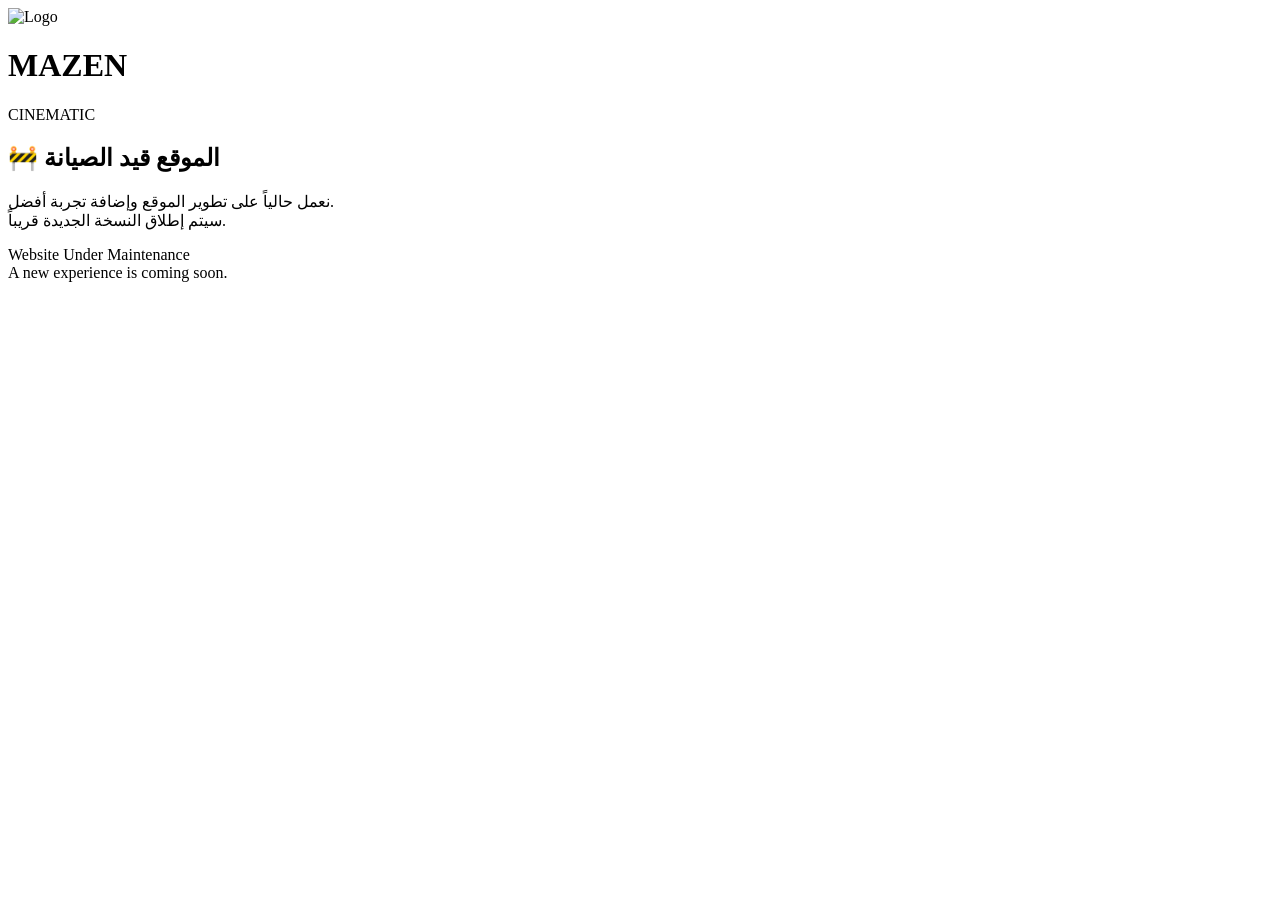
==== index.html @ f81b692c "صيانه" ====
<!DOCTYPE html>
<html lang="en">
<head>
    <meta charset="UTF-8">
    <meta name="viewport" content="width=device-width, initial-scale=1.0">
    <title>Document</title>
</head>
<body>
    <body>

<div class="maintenance">

    <img src="assets/images/icon.png" alt="Logo" class="logo">

    <h1>MAZEN</h1>

    <p class="title">CINEMATIC</p>

    <h2>🚧 الموقع قيد الصيانة</h2>

    <p class="text">
        نعمل حالياً على تطوير الموقع وإضافة تجربة أفضل.<br>
        سيتم إطلاق النسخة الجديدة قريباً.
    </p>

    <p class="text-en">
        Website Under Maintenance<br>
        A new experience is coming soon.
    </p>

</div>

</body>
</body>
</html>
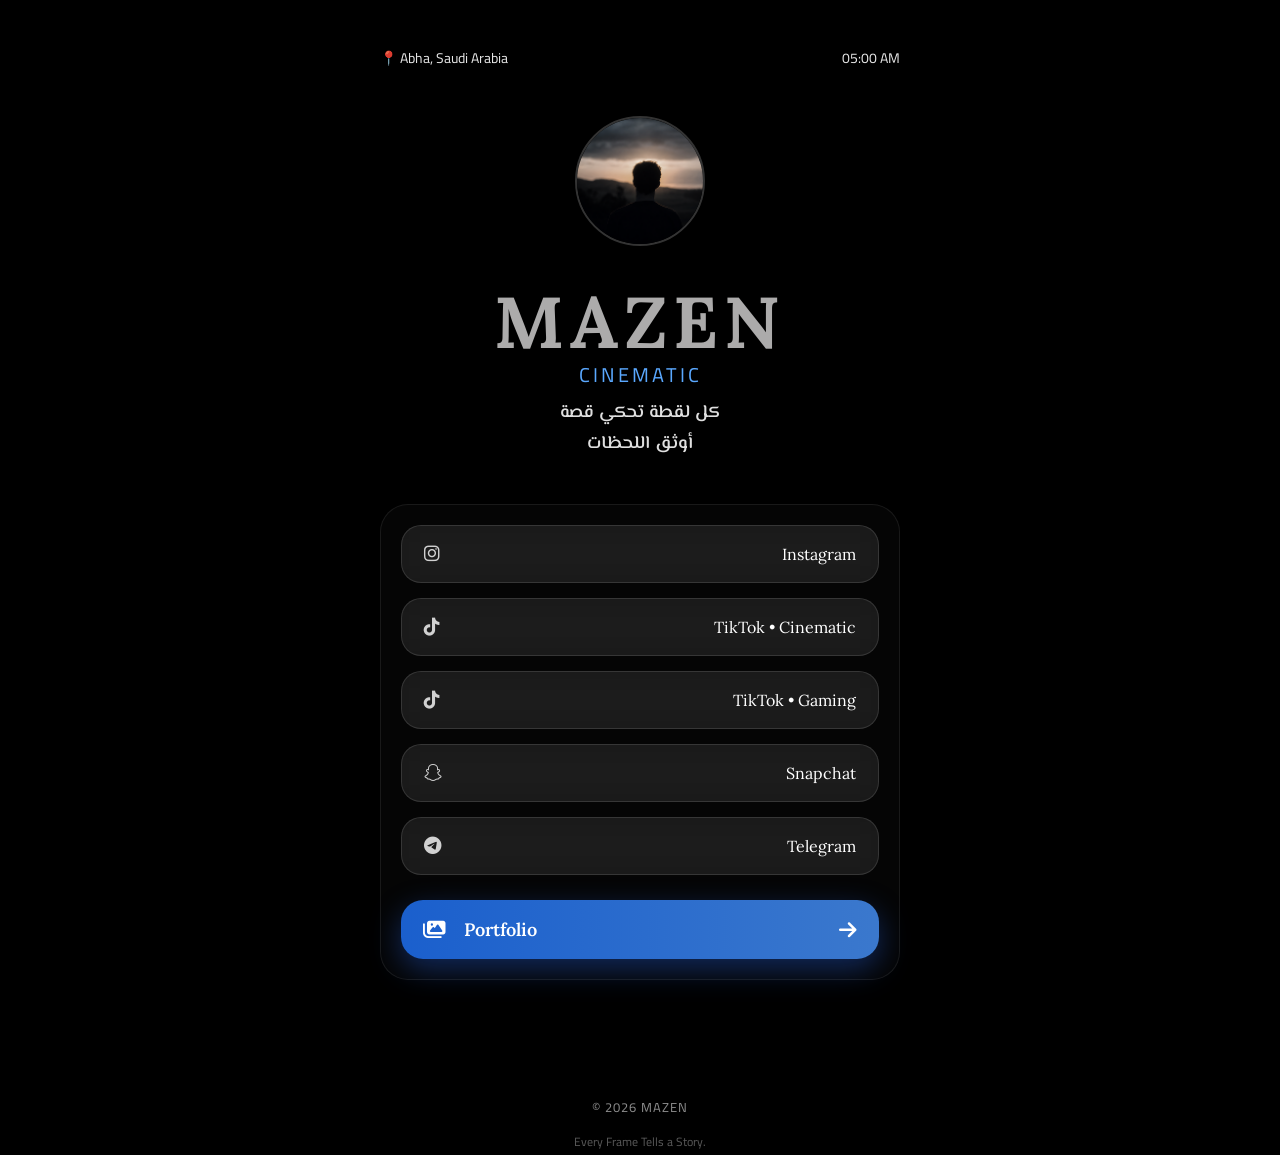
==== commit be9e859a: "تحديث الصفحة" ====
--- a/index.html
+++ b/index.html
@@ -1,35 +1,125 @@
 <!DOCTYPE html>
 <html lang="en">
+
 <head>
+
     <meta charset="UTF-8">
+
     <meta name="viewport" content="width=device-width, initial-scale=1.0">
-    <title>Document</title>
+   <link rel="stylesheet" href="https://cdnjs.cloudflare.com/ajax/libs/font-awesome/6.7.2/css/all.min.css">
+   <link href="https://fonts.googleapis.com/css2?family=Cairo:wght@400;600;700&display=swap" rel="stylesheet">
+   <link href="https://fonts.googleapis.com/css2?family=Tajawal:wght@400;500;700&display=swap" rel="stylesheet">
+   <link rel="preconnect" href="https://fonts.googleapis.com">
+<link rel="preconnect" href="https://fonts.gstatic.com" crossorigin>
+<link href="https://fonts.googleapis.com/css2?family=Lora:ital,wght@0,400..700;1,400..700&family=Rubik+Spray+Paint&family=Sekuya&display=swap" rel="stylesheet">
+<link rel="preconnect" href="https://fonts.googleapis.com">
+<link rel="preconnect" href="https://fonts.gstatic.com" crossorigin>
+<link href="https://fonts.googleapis.com/css2?family=El+Messiri:wght@400..700&display=swap" rel="stylesheet">
+
+    <title>Mazen</title>
+
+    <link rel="stylesheet" href="style.css">
+  
 </head>
+
 <body>
-    <body>
+   <div id="splash">
 
-<div class="maintenance">
+    <h1>كل لقطة  <br> تحكي قصة</h1>
 
-    <img src="assets/images/icon.png" alt="Logo" class="logo">
+</div>
+    <!-- فيديو الخلفية -->
 
-    <h1>MAZEN</h1>
+    <video id="background-video" autoplay muted loop playsinline>
+        <source src="assets/video/background.mp4" type="video/mp4">
+    </video>
 
-    <p class="title">CINEMATIC</p>
+    <!-- طبقة التعتيم -->
 
-    <h2>🚧 الموقع قيد الصيانة</h2>
+    <div class="overlay"></div>
 
-    <p class="text">
-        نعمل حالياً على تطوير الموقع وإضافة تجربة أفضل.<br>
-        سيتم إطلاق النسخة الجديدة قريباً.
+    <!-- محتوى الموقع -->
+
+    <div class="container" id="content">
+
+    <div class="top-bar">
+
+        <div class="location">
+            📍 Abha, Saudi Arabia
+        </div>
+
+        <div class="time" id="time">
+            00:00
+        </div>
+
+    </div>
+
+    <!-- صورة البروفايل -->
+
+    <div class="profile">
+
+        <img src="assets/images/profile.png" alt="Profile">
+
+    </div>
+    <div class="hero">
+
+    <h1 class="name">
+        MAZEN
+    </h1>
+
+    <p class="job-title">
+        CINEMATIC
     </p>
 
-    <p class="text-en">
-        Website Under Maintenance<br>
-        A new experience is coming soon.
+    <p class="description">
+        كل لقطة تحكي قصة<br>
+        أوثق اللحظات 
     </p>
 
+
+   <div class="links-card">
+    <a href="https://www.instagram.com/t.11il?igsh=NjBxbmhhcmdrbng3&utm_source=qr" class="social-btn">
+    <i class="fab fa-instagram"></i>
+    Instagram
+</a>
+
+<a href="https://www.tiktok.com/@t.02il?_r=1&_t=ZS-98aAoPzMKPs" class="social-btn">
+    <i class="fab fa-tiktok"></i>
+    TikTok • Cinematic
+</a>
+
+<a href="https://www.tiktok.com/@zero_j65?_r=1&_t=ZS-98aArBAtcRh" class="social-btn">
+    <i class="fab fa-tiktok"></i>
+    TikTok • Gaming
+</a>
+
+<a href="https://snapchat.com/t/84i74TbP" class="social-btn">
+    <i class="fab fa-snapchat"></i>
+    Snapchat
+</a>
+
+<a href="https://t.me/mazendaa" class="social-btn">
+    <i class="fab fa-telegram"></i>
+    Telegram
+</a>
+<a href="portfolio.html" class="portfolio-btn">
+    <i class="fa-solid fa-images"></i>
+    <span>Portfolio</span>
+    <i class="fa-solid fa-arrow-right"></i>
+</a>
+
 </div>
+</div>
+</div>
+<footer class="footer">
+
+    <p>© 2026 MAZEN</p>
+
+    <span>Every Frame Tells a Story.</span>
+
+</footer>
+    <script src="script.js"></script>
 
 </body>
-</body>
+
 </html>
--- a/style.css
+++ b/style.css
@@ -0,0 +1,535 @@
+/* ==========================================
+   إعادة الضبط
+========================================== */
+
+*{
+    margin:0;
+    padding:0;
+    box-sizing:border-box;
+}
+
+html{
+    scroll-behavior:smooth;
+}
+
+body{
+
+    font-family:"Poppins","Cairo",sans-serif;
+
+    background:#000;
+    color:#fff;
+
+    overflow-x:hidden;
+    overflow-y:auto;
+
+}
+
+/* ==========================================
+   فيديو الخلفية
+========================================== */
+
+#background-video{
+
+    position:fixed;
+
+    top:0;
+    left:0;
+
+    width:100%;
+    height:100%;
+
+    object-fit:cover;
+
+    z-index:-2;
+
+}
+
+/* ==========================================
+   طبقة التعتيم
+========================================== */
+
+.overlay{
+
+    position:fixed;
+
+    inset:0;
+
+    background:rgba(0,0,0,.45);
+
+    z-index:-1;
+
+}
+
+/* ==========================================
+   الحاوية الرئيسية
+========================================== */
+
+.container{
+
+    width:min(92%,520px);
+
+    margin:auto;
+
+    min-height:100vh;
+
+    padding:25px 0 60px;
+
+    position:relative;
+
+}
+
+/* ==========================================
+   توافق الجوال
+========================================== */
+
+@media (max-width:768px){
+
+.container{
+
+    width:92%;
+
+    padding-top:20px;
+
+    padding-bottom:70px;
+
+}
+
+}
+
+/* ==========================================
+   الشريط العلوي
+========================================== */
+
+.top-bar{
+
+    display:flex;
+
+    justify-content:space-between;
+
+    align-items:center;
+
+    margin-top:20px;
+
+    color:#fff;
+
+    font-size:14px;
+
+}
+
+.location{
+
+    opacity:.9;
+
+}
+
+.time{
+
+    opacity:.9;
+
+}
+
+/* ==========================================
+   صورة البروفايل
+========================================== */
+
+.profile{
+
+    display:flex;
+
+    justify-content:center;
+
+    margin-top:45px;
+
+}
+
+.profile img{
+
+    width:130px;
+
+    height:130px;
+
+    border-radius:50%;
+
+    object-fit:cover;
+
+    border:2px solid rgba(255,255,255,.20);
+
+}
+
+/* ==========================================
+   الاسم والوصف
+========================================== */
+
+.hero{
+
+    text-align:center;
+
+    margin-top:30px;
+
+}
+
+.name{
+    font-family:'Lora',sans-serif;
+    font-size:clamp(48px,8vw,72px);
+
+    font-weight:700;
+
+    letter-spacing:6px;
+
+    color:#acabab;
+
+    margin-bottom:-12px;
+
+}
+
+.job-title{
+
+    color:#5aa8ff;
+
+    font-size:20px;
+
+    letter-spacing:3px;
+
+    margin-bottom: 5px;
+
+    text-transform:uppercase;
+
+}
+
+.description{
+
+    font-family:'El Messiri',sans-serif; 
+
+    font-size:18px;
+ 
+    line-height:1.7;
+
+    font-weight:600;
+
+    color:#dfdfdf;
+
+}
+
+/* ==========================================
+   بطاقة الروابط
+========================================== */
+
+
+
+    /* ==========================================
+   بطاقة الروابط
+========================================== */
+
+.links-card{
+   font-family:'Lora',sans-serif;
+    width:100%;
+
+    max-width:600px;
+
+    margin:45px auto 0;
+
+    padding:20px;
+
+    border-radius:28px;
+
+    background:rgba(255,255,255,.02);
+
+    border:1px solid rgba(255,255,255,.08);
+
+    backdrop-filter:blur(10px);
+
+    -webkit-backdrop-filter:blur(25px);
+
+    box-shadow:0 10px 35px rgba(0,0,0,.25);
+
+}
+
+
+
+/* ==========================================
+   أزرار التواصل
+========================================== */
+
+.social-btn{
+
+    display:flex;
+
+    align-items:center;
+
+    justify-content:space-between;
+
+    gap:18px;
+
+    width:100%;
+
+    text-decoration:none;
+
+    color:#fff;
+
+    padding:18px 22px;
+
+    margin-bottom:15px;
+
+    border-radius:20px;
+
+    background:rgba(255,255,255,.08);
+
+    border:1px solid rgba(255,255,255,.12);
+
+    backdrop-filter:blur(15px);
+
+    -webkit-backdrop-filter:blur(15px);
+
+    transition:.30s;
+
+}
+
+.social-btn span{
+
+    flex:1;
+
+    text-align:left;
+
+    font-size:18px;
+
+    font-weight:500;
+
+}
+
+.social-btn i:first-child{
+
+    font-size:24px;
+
+}
+
+.social-btn i:last-child{
+
+    font-size:18px;
+
+    opacity:.8;
+
+}
+
+.social-btn:hover{
+
+    transform:translateY(-3px);
+
+    background:rgba(255,255,255,.14);
+
+    border-color:rgba(255,255,255,.25);
+
+}
+
+/* ==========================================
+   زر Portfolio
+========================================== */
+
+.portfolio-btn{
+
+    display:flex;
+
+    align-items:center;
+
+    justify-content:space-between;
+
+    gap:18px;
+
+    width:100%;
+
+    margin-top:25px;
+
+    padding:18px 22px;
+
+    text-decoration:none;
+
+    color:#ffffff;
+
+    border-radius:22px;
+
+    background:linear-gradient(
+        90deg,
+        rgba(32,118,255,.80),
+        rgba(72,149,255,.80)
+    );
+
+    transition:.30s;
+
+    font-weight:600;
+
+    box-shadow:0 10px 30px rgba(40,110,255,.35);
+
+}
+
+.portfolio-btn span{
+
+    flex:1;
+
+    text-align:left;
+
+    font-size:18px;
+
+}
+
+.portfolio-btn i{
+
+    font-size:20px;
+
+}
+
+.portfolio-btn:hover{
+
+    transform:translateY(-4px);
+
+    box-shadow:0 18px 40px rgba(40,110,255,.45);
+
+}
+
+/* ==========================================
+   شاشة البداية
+========================================== */
+
+#splash{
+
+    position:fixed;
+
+    top:0;
+    left:0;
+
+    width:100%;
+    height:100vh;
+
+    background:#000;
+
+    display:flex;
+
+    justify-content:center;
+
+    align-items:center;
+
+    z-index:99999;
+
+    transition:opacity .8s ease;
+
+}
+
+#splash h1{
+
+    color:#ffa228;
+
+    font-size:clamp(28px,5vw,46px);
+
+    font-weight:700;
+
+    text-align:center;
+
+    letter-spacing:2px;
+
+}
+
+#splash.hide{
+
+    opacity:0;
+
+    pointer-events:none;
+
+}
+
+/* ==========================================
+   تأثيرات الأزرار
+========================================== */
+
+.social-btn,
+.portfolio-btn{
+
+    transition:
+    transform .25s ease,
+    background .25s ease,
+    box-shadow .25s ease;
+
+}
+
+.social-btn:hover{
+
+    transform:translateY(-3px);
+
+}
+
+.social-btn:active{
+
+    transform:scale(.97);
+
+}
+
+.portfolio-btn:hover{
+
+    transform:translateY(-3px);
+
+}
+
+.portfolio-btn:active{
+
+    transform:scale(.97);
+
+}
+
+a{
+
+    -webkit-tap-highlight-color:transparent;
+
+}
+
+/* ==========================================
+   Footer
+========================================== */
+
+.footer{
+
+    margin-top:55px;
+
+    text-align:center;
+
+    color:rgba(255,255,255,.55);
+
+}
+
+.footer p{
+
+    font-size:13px;
+
+    letter-spacing:1px;
+
+    margin-bottom:6px;
+
+}
+
+.footer span{
+
+    font-size:12px;
+
+    color:rgba(255,255,255,.35);
+
+}
+
+/* ==========================================
+   ظهور المحتوى
+========================================== */
+
+#content{
+
+    opacity:0;
+
+    transform:translateY(20px);
+
+    transition:
+        opacity .8s ease,
+        transform .8s ease;
+
+}
+
+#content.show{
+
+    opacity:1;
+
+    transform:translateY(0);
+
+}
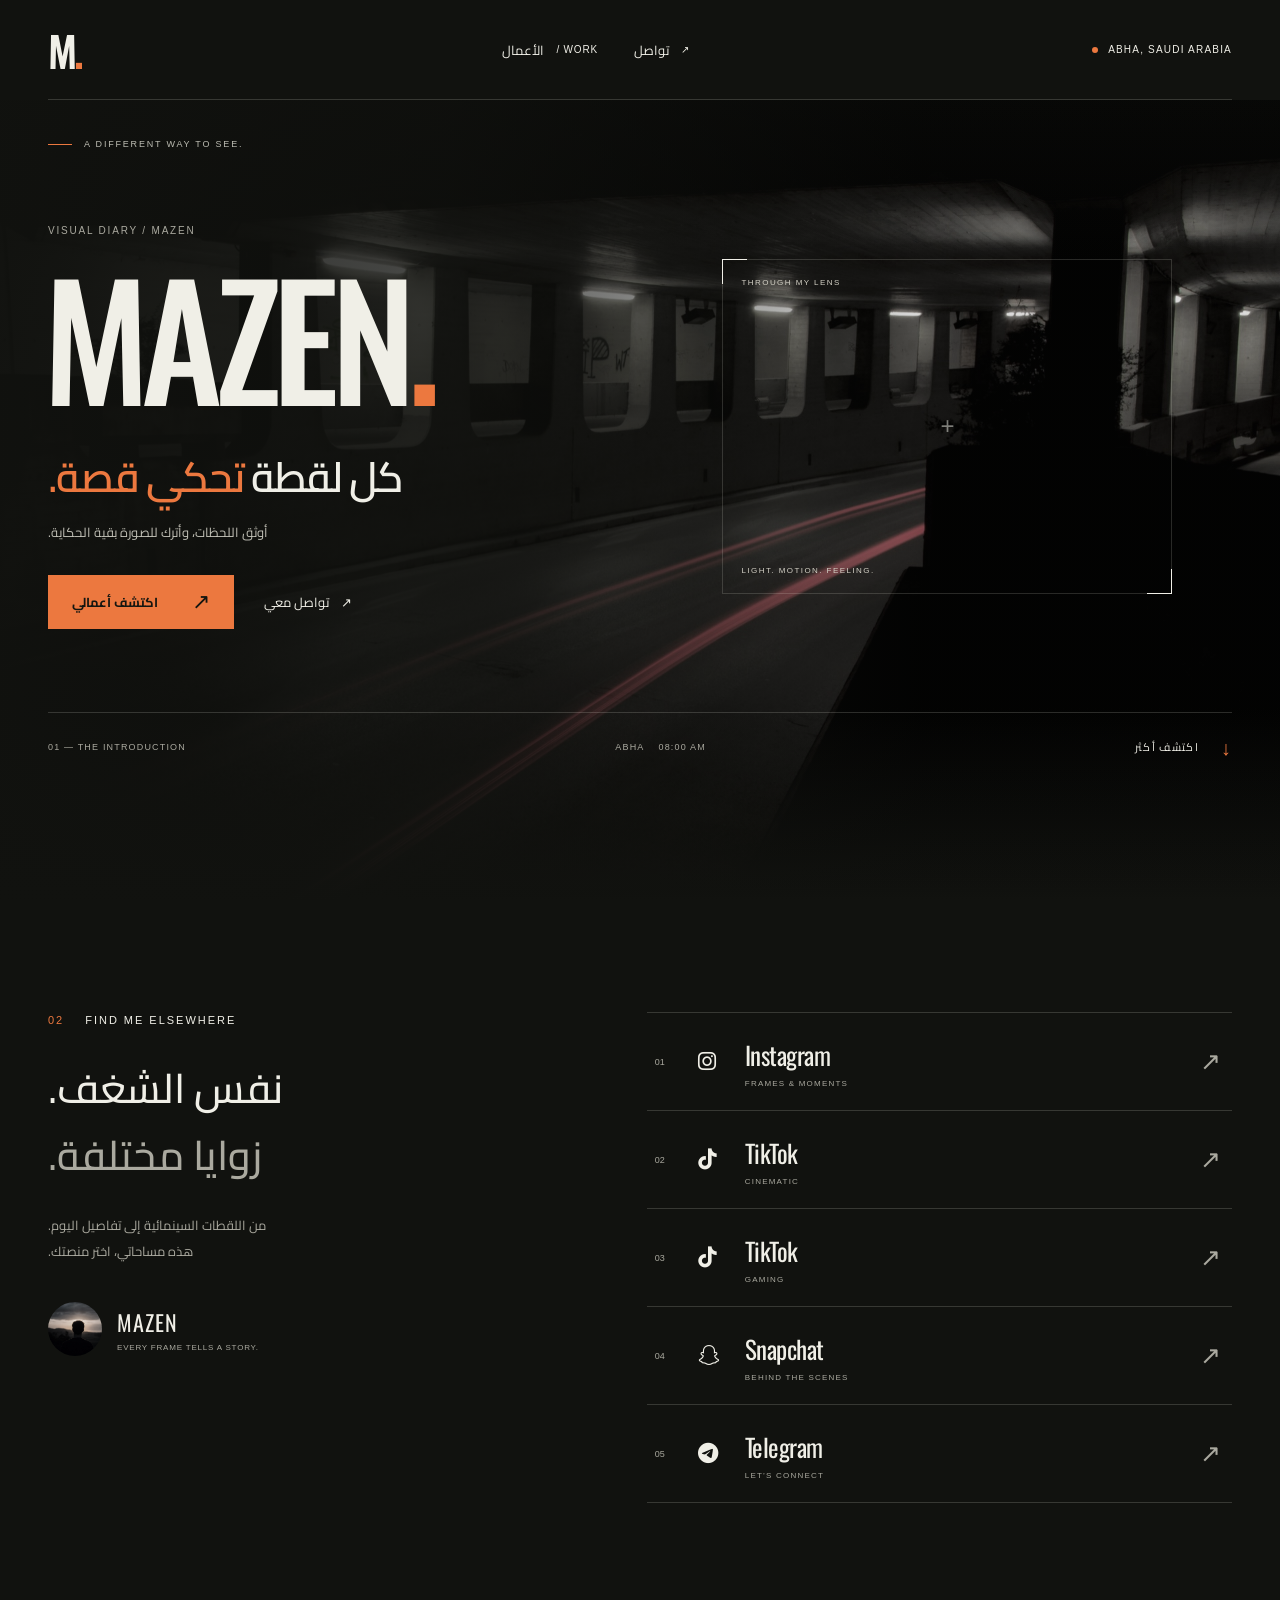
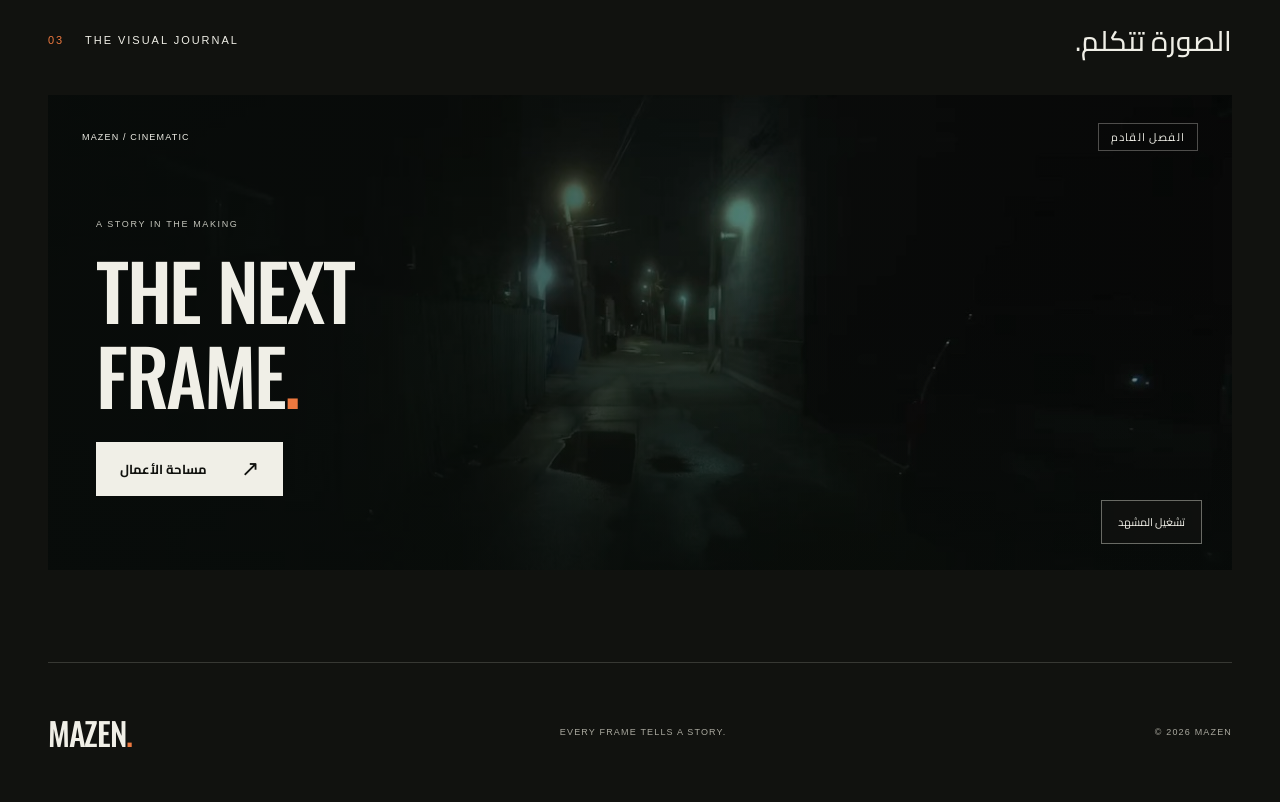
==== commit 86236064: "Redesign cinematic portfolio with responsive layouts and optimized media" ====
--- a/index.html
+++ b/index.html
@@ -1,125 +1,139 @@
 <!DOCTYPE html>
-<html lang="en">
+<html lang="ar">
+<head>
+    <meta charset="UTF-8">
+    <meta name="viewport" content="width=device-width, initial-scale=1.0">
+    <meta name="theme-color" content="#11120f">
+    <meta name="description" content="مازن — كل لقطة تحكي قصة. تصوير سينمائي وتوثيق اللحظات من أبها، السعودية.">
+    <meta property="og:title" content="MAZEN — Every Frame Tells a Story">
+    <meta property="og:description" content="كل لقطة تحكي قصة. أوثق اللحظات.">
+    <meta property="og:type" content="website">
+    <title>MAZEN — Cinematic Stories</title>
+    <link rel="icon" type="image/png" sizes="32x32" href="assets/icons/favicon-32.png">
+    <link rel="preconnect" href="https://fonts.googleapis.com">
+    <link rel="preconnect" href="https://fonts.gstatic.com" crossorigin>
+    <link href="https://fonts.googleapis.com/css2?family=Cairo:wght@400;500;600;700&amp;family=Oswald:wght@400;500;600&amp;display=swap" rel="stylesheet">
+    <link rel="stylesheet" href="https://cdnjs.cloudflare.com/ajax/libs/font-awesome/6.7.2/css/all.min.css">
+    <link rel="stylesheet" href="shared.css">
+    <link rel="stylesheet" href="style.css">
+    <script async src="https://www.googletagmanager.com/gtag/js?id=G-72DHX7QHQP"></script>
+    <script>
+        window.dataLayer = window.dataLayer || [];
+        function gtag(){dataLayer.push(arguments);}
+        gtag('js', new Date());
+        gtag('config', 'G-72DHX7QHQP');
+    </script>
+    <script src="script.js" defer></script>
+</head>
+<body>
+    <a class="skip-link" href="#main" dir="rtl">تخطّ إلى المحتوى</a>
+    <header class="site-header shell">
+        <a class="wordmark" href="index.html" aria-label="MAZEN — الرئيسية" lang="en">M<span class="brand-dot">.</span></a>
+        <nav class="header-nav" aria-label="التنقل الرئيسي">
+            <a href="portfolio.html" >الأعمال <span lang="en">/ WORK</span></a>
+            <a href="#connect">تواصل <span aria-hidden="true">↗</span></a>
+        </nav>
+        <span class="header-location" lang="en"><span class="status-dot" aria-hidden="true"></span> ABHA, SAUDI ARABIA</span>
+    </header>
+    <main id="main">
+        <section class="hero" aria-labelledby="hero-title">
+            <img class="hero-image" src="assets/images/cinematic-city.jpg" alt="" width="1920" height="1275" fetchpriority="high">
+            <div class="hero-shade" aria-hidden="true"></div>
+            <div class="hero-content shell">
+                <div class="hero-eyebrow"><span class="accent-line" aria-hidden="true"></span><span lang="en">A DIFFERENT WAY TO SEE.</span></div>
+                <div class="hero-layout">
+                    <div class="hero-copy">
+                        <p class="eyebrow" lang="en">VISUAL DIARY / MAZEN</p>
+                        <h1 id="hero-title" lang="en">MAZEN<span class="brand-dot">.</span></h1>
+                        <p class="hero-tagline" dir="rtl">كل لقطة <span>تحكي قصة.</span></p>
+                        <p class="hero-description" dir="rtl">أوثق اللحظات، وأترك للصورة بقية الحكاية.</p>
+                        <div class="hero-actions">
+                            <a class="button button-primary" href="portfolio.html"><span>اكتشف أعمالي</span><span aria-hidden="true">↗</span></a>
+                            <a class="text-link" href="#connect">تواصل معي <span aria-hidden="true">↗</span></a>
+                        </div>
+                    </div>
+                    <div class="viewfinder" aria-hidden="true">
+                        <span class="frame-label">THROUGH MY LENS</span>
+                        <span class="frame-cross">+</span>
+                        <span class="frame-caption">LIGHT. MOTION. FEELING.</span>
+                    </div>
+                </div>
+                <div class="hero-bottom">
+                    <span lang="en">01 — THE INTRODUCTION</span>
+                    <span class="hero-time" lang="en">ABHA <time id="time" aria-label="Current time in Abha">—</time></span>
+                    <a href="#connect" class="scroll-link">اكتشف أكثر <span aria-hidden="true">↓</span></a>
+                </div>
+            </div>
+        </section>
 
-<head>
+        <section class="connect-section shell" id="connect" aria-labelledby="connect-title">
+            <div class="section-intro">
+                <p class="eyebrow" lang="en"><span class="section-number">02</span> FIND ME ELSEWHERE</p>
+                <h2 id="connect-title" dir="rtl">نفس الشغف.<br><span class="muted">زوايا مختلفة.</span></h2>
+                <p class="section-description" dir="rtl">من اللقطات السينمائية إلى تفاصيل اليوم.<br>هذه مساحاتي، اختر منصتك.</p>
+                <div class="creator-signature">
+                    <img src="assets/images/profile-small.jpg" alt="صورة الملف الشخصي لمازن أمام الغروب" width="64" height="64" loading="lazy">
+                    <div lang="en"><strong>MAZEN</strong><span>EVERY FRAME TELLS A STORY.</span></div>
+                </div>
+            </div>
+            <nav class="social-links" aria-label="حسابات التواصل الاجتماعي">
+                <a class="social-link" href="https://www.instagram.com/t.11il?igsh=NjBxbmhhcmdrbng3&amp;utm_source=qr" lang="en">
+                    <span class="link-number">01</span>
+                    <i class="fa-brands fa-instagram" aria-hidden="true"></i>
+                    <span class="link-copy"><span class="link-title">Instagram</span><span class="link-caption">FRAMES & MOMENTS</span></span>
+                    <span class="link-arrow" aria-hidden="true">↗</span>
+                </a>
+                <a class="social-link" href="https://www.tiktok.com/@t.02il?_r=1&amp;_t=ZS-98aAoPzMKPs" lang="en">
+                    <span class="link-number">02</span>
+                    <i class="fa-brands fa-tiktok" aria-hidden="true"></i>
+                    <span class="link-copy"><span class="link-title">TikTok</span><span class="link-caption">CINEMATIC</span></span>
+                    <span class="link-arrow" aria-hidden="true">↗</span>
+                </a>
+                <a class="social-link" href="https://www.tiktok.com/@zero_j65?_r=1&amp;_t=ZS-98aArBAtcRh" lang="en">
+                    <span class="link-number">03</span>
+                    <i class="fa-brands fa-tiktok" aria-hidden="true"></i>
+                    <span class="link-copy"><span class="link-title">TikTok</span><span class="link-caption">GAMING</span></span>
+                    <span class="link-arrow" aria-hidden="true">↗</span>
+                </a>
+                <a class="social-link" href="https://snapchat.com/t/84i74TbP" lang="en">
+                    <span class="link-number">04</span>
+                    <i class="fa-brands fa-snapchat" aria-hidden="true"></i>
+                    <span class="link-copy"><span class="link-title">Snapchat</span><span class="link-caption">BEHIND THE SCENES</span></span>
+                    <span class="link-arrow" aria-hidden="true">↗</span>
+                </a>
+                <a class="social-link" href="https://t.me/mazendaa" lang="en">
+                    <span class="link-number">05</span>
+                    <i class="fa-brands fa-telegram" aria-hidden="true"></i>
+                    <span class="link-copy"><span class="link-title">Telegram</span><span class="link-caption">LET’S CONNECT</span></span>
+                    <span class="link-arrow" aria-hidden="true">↗</span>
+                </a>
+            </nav>
+        </section>
 
-    <meta charset="UTF-8">
-
-    <meta name="viewport" content="width=device-width, initial-scale=1.0">
-   <link rel="stylesheet" href="https://cdnjs.cloudflare.com/ajax/libs/font-awesome/6.7.2/css/all.min.css">
-   <link href="https://fonts.googleapis.com/css2?family=Cairo:wght@400;600;700&display=swap" rel="stylesheet">
-   <link href="https://fonts.googleapis.com/css2?family=Tajawal:wght@400;500;700&display=swap" rel="stylesheet">
-   <link rel="preconnect" href="https://fonts.googleapis.com">
-<link rel="preconnect" href="https://fonts.gstatic.com" crossorigin>
-<link href="https://fonts.googleapis.com/css2?family=Lora:ital,wght@0,400..700;1,400..700&family=Rubik+Spray+Paint&family=Sekuya&display=swap" rel="stylesheet">
-<link rel="preconnect" href="https://fonts.googleapis.com">
-<link rel="preconnect" href="https://fonts.gstatic.com" crossorigin>
-<link href="https://fonts.googleapis.com/css2?family=El+Messiri:wght@400..700&display=swap" rel="stylesheet">
-
-    <title>Mazen</title>
-
-    <link rel="stylesheet" href="style.css">
-  
-</head>
-
-<body>
-   <div id="splash">
-
-    <h1>كل لقطة  <br> تحكي قصة</h1>
-
-</div>
-    <!-- فيديو الخلفية -->
-
-    <video id="background-video" autoplay muted loop playsinline>
-        <source src="assets/video/background.mp4" type="video/mp4">
-    </video>
-
-    <!-- طبقة التعتيم -->
-
-    <div class="overlay"></div>
-
-    <!-- محتوى الموقع -->
-
-    <div class="container" id="content">
-
-    <div class="top-bar">
-
-        <div class="location">
-            📍 Abha, Saudi Arabia
-        </div>
-
-        <div class="time" id="time">
-            00:00
-        </div>
-
-    </div>
-
-    <!-- صورة البروفايل -->
-
-    <div class="profile">
-
-        <img src="assets/images/profile.png" alt="Profile">
-
-    </div>
-    <div class="hero">
-
-    <h1 class="name">
-        MAZEN
-    </h1>
-
-    <p class="job-title">
-        CINEMATIC
-    </p>
-
-    <p class="description">
-        كل لقطة تحكي قصة<br>
-        أوثق اللحظات 
-    </p>
-
-
-   <div class="links-card">
-    <a href="https://www.instagram.com/t.11il?igsh=NjBxbmhhcmdrbng3&utm_source=qr" class="social-btn">
-    <i class="fab fa-instagram"></i>
-    Instagram
-</a>
-
-<a href="https://www.tiktok.com/@t.02il?_r=1&_t=ZS-98aAoPzMKPs" class="social-btn">
-    <i class="fab fa-tiktok"></i>
-    TikTok • Cinematic
-</a>
-
-<a href="https://www.tiktok.com/@zero_j65?_r=1&_t=ZS-98aArBAtcRh" class="social-btn">
-    <i class="fab fa-tiktok"></i>
-    TikTok • Gaming
-</a>
-
-<a href="https://snapchat.com/t/84i74TbP" class="social-btn">
-    <i class="fab fa-snapchat"></i>
-    Snapchat
-</a>
-
-<a href="https://t.me/mazendaa" class="social-btn">
-    <i class="fab fa-telegram"></i>
-    Telegram
-</a>
-<a href="portfolio.html" class="portfolio-btn">
-    <i class="fa-solid fa-images"></i>
-    <span>Portfolio</span>
-    <i class="fa-solid fa-arrow-right"></i>
-</a>
-
-</div>
-</div>
-</div>
-<footer class="footer">
-
-    <p>© 2026 MAZEN</p>
-
-    <span>Every Frame Tells a Story.</span>
-
-</footer>
-    <script src="script.js"></script>
-
+        <section class="work-section shell" aria-labelledby="work-title">
+            <div class="section-heading">
+                <p class="eyebrow" lang="en"><span class="section-number">03</span> THE VISUAL JOURNAL</p>
+                <h2 id="work-title" dir="rtl">الصورة تتكلم.</h2>
+            </div>
+            <div class="film-card">
+                <video id="background-video" muted loop playsinline preload="none" poster="assets/images/video-poster.jpg" aria-hidden="true" tabindex="-1">
+                    <source src="assets/video/background-web.mp4" type="video/mp4">
+                </video>
+                <div class="film-shade" aria-hidden="true"></div>
+                <div class="film-top"><span lang="en">MAZEN / CINEMATIC</span><span class="film-status">الفصل القادم</span></div>
+                <div class="film-content">
+                    <p class="eyebrow" lang="en">A STORY IN THE MAKING</p>
+                    <h3 lang="en">THE NEXT<br>FRAME<span class="brand-dot">.</span></h3>
+                    <a class="button button-light" href="portfolio.html"><span>مساحة الأعمال</span><span aria-hidden="true">↗</span></a>
+                </div>
+                <button class="motion-toggle" type="button" hidden aria-label="تشغيل فيديو الخلفية">تشغيل المشهد</button>
+            </div>
+        </section>
+    </main>
+    <footer class="site-footer shell">
+        <a class="footer-name" href="index.html" lang="en">MAZEN<span class="brand-dot">.</span></a>
+        <p lang="en">EVERY FRAME TELLS A STORY.</p>
+        <small lang="en">© 2026 MAZEN</small>
+    </footer>
 </body>
-
-</html>+</html>
--- a/shared.css
+++ b/shared.css
@@ -0,0 +1,69 @@
+:root {
+    color-scheme: dark;
+    --bg: #11120f;
+    --surface: #191b16;
+    --ink: #f0efe7;
+    --muted: #aaa99f;
+    --accent: #ec783f;
+    --line: rgba(240,239,231,.17);
+    --display: 'Oswald', 'Arial Narrow', sans-serif;
+    --body: 'Cairo', Arial, sans-serif;
+}
+*, *::before, *::after { box-sizing: border-box; }
+html { scroll-behavior: smooth; scroll-padding-top: 28px; }
+body { margin: 0; background: var(--bg); color: var(--ink); font-family: var(--body); -webkit-font-smoothing: antialiased; }
+h1, h2, h3, p { margin: 0; }
+a { color: inherit; text-decoration: none; }
+button { font: inherit; }
+img, video { display: block; max-width: 100%; }
+button, a { -webkit-tap-highlight-color: transparent; }
+[hidden] { display: none !important; }
+::selection { background: var(--accent); color: var(--bg); }
+:focus-visible { outline: 2px solid var(--accent); outline-offset: 6px; }
+.shell { width: min(100% - 96px, 1320px); margin-inline: auto; }
+.brand-dot { color: var(--accent); }
+.muted { color: var(--muted); }
+.eyebrow { font-family: Arial, sans-serif; font-size: 11px; font-weight: 500; letter-spacing: .18em; line-height: 1.6; }
+.section-number { color: var(--accent); margin-right: 16px; }
+.site-header { min-height: 100px; display: flex; align-items: center; justify-content: space-between; gap: 32px; border-bottom: 1px solid var(--line); }
+.wordmark { font: 600 42px/1 var(--display); letter-spacing: -3px; min-width: 52px; }
+.header-nav { display: flex; gap: 36px; align-items: center; }
+.header-nav a { min-height: 44px; display: inline-flex; gap: 12px; align-items: center; font-size: 13px; }
+.header-nav a:hover, .header-nav [aria-current], .text-link:hover { color: var(--accent); }
+.header-nav a span { font: 10px Arial, sans-serif; letter-spacing: .08em; }
+.header-location { display: flex; gap: 10px; align-items: center; font: 10px Arial, sans-serif; letter-spacing: .12em; }
+.status-dot { display: inline-block; width: 6px; height: 6px; border-radius: 50%; background: var(--accent); flex: 0 0 auto; }
+.button { display: inline-flex; align-items: center; justify-content: space-between; gap: 34px; min-height: 54px; padding: 12px 24px; font-size: 13px; font-weight: 700; transition: background .2s, transform .2s; }
+.button > span:last-child { font: 22px Arial, sans-serif; }
+.button:hover { transform: translateY(-3px); }
+.button-primary { background: var(--accent); color: #141510; }
+.button-primary:hover { background: #fa9866; }
+.button-light { background: var(--ink); color: var(--bg); }
+.button-light:hover { background: white; }
+.text-link { display: inline-flex; gap: 12px; align-items: center; min-height: 44px; font-size: 13px; }
+.skip-link { position: fixed; left: 16px; top: 12px; padding: 12px 24px; z-index: 100; background: var(--ink); color: var(--bg); transform: translateY(-180%); }
+.skip-link:focus { transform: none; }
+.film-shade { position: absolute; inset: 0; background: linear-gradient(90deg, rgba(8,12,10,.87), rgba(8,12,10,.12)), linear-gradient(0deg, rgba(8,12,10,.7), transparent 60%); pointer-events: none; }
+.motion-toggle { position: absolute; bottom: 26px; right: 30px; z-index: 2; min-height: 44px; padding: 8px 16px; color: var(--ink); background: rgba(17,18,15,.8); border: 1px solid rgba(240,239,231,.4); border-radius: 0; cursor: pointer; font-size: 11px; }
+.motion-toggle:hover { border-color: var(--accent); }
+.site-footer { margin-top: 92px; min-height: 140px; display: flex; justify-content: space-between; align-items: center; gap: 24px; border-top: 1px solid var(--line); }
+.footer-name { font: 500 32px/1 var(--display); letter-spacing: -.04em; }
+.site-footer p, .site-footer small { font: 9px/1.8 Arial, sans-serif; letter-spacing: .13em; color: var(--muted); }
+@media (max-width: 900px) {
+    .shell { width: calc(100% - 48px); }
+    .header-location { display: none; }
+    .site-header { min-height: 80px; }
+}
+@media (max-width: 540px) {
+    .shell { width: calc(100% - 40px); }
+    .header-nav { gap: 24px; }
+    .header-nav a { font-size: 12px; gap: 7px; }
+    .header-nav a span { font-size: 9px; }
+    .site-footer { margin-top: 56px; padding-block: 28px; min-height: 130px; flex-wrap: wrap; gap: 20px; }
+    .site-footer p { order: 3; width: 100%; }
+    .motion-toggle { right: 18px; bottom: 18px; }
+}
+@media (prefers-reduced-motion: reduce) {
+    html { scroll-behavior: auto; }
+    *, *::before, *::after { animation: none !important; transition: none !important; }
+}
--- a/style.css
+++ b/style.css
@@ -1,535 +1,86 @@
-/* ==========================================
-   إعادة الضبط
-========================================== */
-
-*{
-    margin:0;
-    padding:0;
-    box-sizing:border-box;
+/* Introduction — a cinematic still replaces the old full-page video. */
+.hero { position: relative; isolation: isolate; min-height: 680px; min-height: min(820px, calc(100svh - 100px)); overflow: hidden; }
+.hero-image { position: absolute; inset: 0; width: 100%; height: 100%; object-fit: cover; object-position: center 57%; z-index: -3; filter: saturate(.55); }
+.hero-shade { position: absolute; inset: 0; z-index: -2; background: linear-gradient(90deg, rgba(17,18,15,.95) 0%, rgba(17,18,15,.76) 35%, rgba(17,18,15,.15) 72%), linear-gradient(0deg, var(--bg), transparent 24%, transparent 80%, rgba(17,18,15,.35)); }
+.hero-content { padding-top: 38px; }
+.hero-eyebrow { display: flex; align-items: center; gap: 12px; color: #bcbcb2; font: 9px/1.5 Arial, sans-serif; letter-spacing: .2em; }
+.accent-line { width: 24px; height: 1px; background: var(--accent); }
+.hero-layout { display: grid; grid-template-columns: 1.2fr 1fr; align-items: center; min-height: 560px; gap: 30px; padding-block: 45px 56px; }
+.hero-copy { animation: rise-in .8s ease both; }
+.hero-copy > .eyebrow { color: var(--muted); font-size: 10px; }
+.hero h1 { font: 500 clamp(100px, 12.2vw, 178px)/1.12 var(--display); letter-spacing: -.055em; margin: 10px 0 17px -5px; }
+.hero-tagline { text-align: left; font-size: clamp(25px, 3.3vw, 42px); line-height: 1.7; font-weight: 600; letter-spacing: -.035em; }
+.hero-tagline span { color: var(--accent); }
+.hero-description { text-align: left; font-size: 13px; color: #c1c0b6; margin-top: 6px; line-height: 2; }
+.hero-actions { display: flex; align-items: center; gap: 30px; margin-top: 30px; }
+.viewfinder { position: relative; height: 335px; max-width: 450px; margin-left: 15px; border: 1px solid rgba(240,239,231,.16); }
+.viewfinder::before, .viewfinder::after { content: ''; position: absolute; width: 25px; height: 25px; border-color: var(--ink); border-style: solid; }
+.viewfinder::before { top: -1px; left: -1px; border-width: 1px 0 0 1px; }
+.viewfinder::after { bottom: -1px; right: -1px; border-width: 0 1px 1px 0; }
+.frame-label, .frame-caption { position: absolute; left: 18px; font: 8px Arial, sans-serif; letter-spacing: .18em; color: #d4d1c6; }
+.frame-label { top: 18px; }.frame-caption { bottom: 18px; }
+.frame-cross { position: absolute; left: 50%; top: 50%; transform: translate(-50%,-50%); font: 24px Arial, sans-serif; color: rgba(240,239,231,.5); }
+.hero-bottom { border-top: 1px solid var(--line); min-height: 70px; display: flex; align-items: center; justify-content: space-between; gap: 20px; font: 9px Arial, sans-serif; letter-spacing: .13em; color: var(--muted); }
+.hero-time { display: flex; gap: 14px; font-variant-numeric: tabular-nums; }
+.scroll-link { display: inline-flex; align-items: center; gap: 22px; min-height: 44px; font: 11px var(--body); color: var(--ink); }
+.scroll-link span { color: var(--accent); font-size: 20px; }
+/* Social links — every original destination remains unchanged. */
+.connect-section { padding-block: 112px; display: grid; grid-template-columns: 1fr 1.15fr; gap: 90px; }
+.section-intro h2 { text-align: left; font-size: clamp(30px, 3.2vw, 44px); font-weight: 500; line-height: 1.65; margin-top: 25px; }
+.section-description { text-align: left; margin-top: 22px; font-size: 13px; color: var(--muted); line-height: 2; }
+.creator-signature { display: flex; align-items: center; gap: 15px; margin-top: 38px; }
+.creator-signature img { width: 54px; height: 54px; object-fit: cover; border-radius: 50%; filter: saturate(.6); }
+.creator-signature strong { display: block; font: 400 22px var(--display); letter-spacing: .05em; }
+.creator-signature div > span { display: block; color: var(--muted); font: 8px Arial, sans-serif; letter-spacing: .1em; margin-top: 5px; }
+.social-links { border-top: 1px solid var(--line); }
+.social-link { display: grid; grid-template-columns: 24px 28px 1fr 24px; gap: 19px; align-items: center; padding: 22px 8px; min-height: 98px; border-bottom: 1px solid var(--line); transition: background .2s, padding .2s; }
+.social-link:hover { background: rgba(240,239,231,.035); padding-inline: 16px; }
+.link-number { font: 9px Arial, sans-serif; color: var(--muted); }
+.social-link i { font-size: 21px; }
+.link-copy { min-width: 0; }.link-title { display: block; font: 400 25px var(--display); letter-spacing: -.02em; }
+.link-caption { display: block; font: 8px Arial, sans-serif; letter-spacing: .15em; color: var(--muted); margin-top: 6px; }
+.link-arrow { font: 25px Arial, sans-serif; color: var(--muted); transition: color .2s, transform .2s; }
+.social-link:hover .link-arrow { color: var(--accent); transform: translate(2px,-2px); }
+/* An honest preview, without invented portfolio projects. */
+.section-heading { display: flex; justify-content: space-between; align-items: center; gap: 20px; margin-bottom: 28px; }
+.section-heading h2 { font-size: 28px; font-weight: 500; }
+.film-card { min-height: 475px; position: relative; isolation: isolate; overflow: hidden; background: #101512; }
+.film-card video { position: absolute; inset: 0; width: 100%; height: 100%; object-fit: cover; }
+.film-top { position: relative; display: flex; align-items: center; justify-content: space-between; padding: 28px 34px; gap: 18px; font: 9px Arial, sans-serif; letter-spacing: .13em; }
+.film-status { font: 11px var(--body); padding: 3px 12px; border: 1px solid rgba(240,239,231,.3); }
+.film-content { position: relative; padding: 38px 48px 50px; }
+.film-content .eyebrow { color: #c4c5bc; font-size: 9px; }
+.film-content h3 { font: 500 clamp(48px, 6vw, 78px)/1.1 var(--display); letter-spacing: -.03em; margin: 16px 0 26px; }
+@keyframes rise-in { from { opacity: 0; transform: translateY(14px); } to { opacity: 1; transform: none; } }
+@media (min-width: 1600px) { .hero-layout { min-height: 640px; } }
+@media (max-width: 1050px) { .connect-section { gap: 48px; }.viewfinder { height: 280px; }.hero-layout { min-height: 540px; } }
+@media (max-width: 700px) {
+    .hero { min-height: auto; }
+    .hero-content { padding-top: 27px; }
+    .hero-layout { grid-template-columns: 1fr; min-height: 520px; padding-block: 54px 48px; }
+    .hero h1 { font-size: clamp(96px, 22vw, 150px); }
+    .hero-tagline { font-size: 32px; }
+    .hero-image { object-position: 65% center; }
+    .hero-shade { background: linear-gradient(90deg, rgba(17,18,15,.85), rgba(17,18,15,.35)), linear-gradient(0deg, var(--bg), transparent 65%); }
+    .viewfinder { display: none; }
+    .hero-bottom { flex-wrap: wrap; padding-block: 14px; gap: 10px; }
+    .hero-time { font-size: 8px; gap: 8px; }
+    .scroll-link { display: none; }
+    .connect-section { grid-template-columns: 1fr; gap: 40px; padding-block: 64px; }
+    .section-intro h2 { font-size: 35px; margin-top: 20px; }
+    .creator-signature { margin-top: 24px; }
+    .social-link { min-height: 90px; padding-block: 18px; }
+    .section-heading { align-items: flex-start; flex-direction: column; gap: 14px; }
+    .section-heading h2 { font-size: 27px; }
+    .film-card { min-height: 470px; }
+    .film-top { padding: 22px; font-size: 8px; }
+    .film-content { padding: 42px 24px 100px; }
+    .film-content h3 { font-size: 58px; }
 }
-
-html{
-    scroll-behavior:smooth;
+@media (max-width: 380px) {
+    .hero-actions { gap: 18px; }
+    .button { padding-inline: 18px; gap: 20px; }
+    .hero-tagline { font-size: 27px; }
+    .hero-description { font-size: 12px; }
+    .social-link { gap: 12px; grid-template-columns: 20px 25px 1fr 22px; }
 }
-
-body{
-
-    font-family:"Poppins","Cairo",sans-serif;
-
-    background:#000;
-    color:#fff;
-
-    overflow-x:hidden;
-    overflow-y:auto;
-
-}
-
-/* ==========================================
-   فيديو الخلفية
-========================================== */
-
-#background-video{
-
-    position:fixed;
-
-    top:0;
-    left:0;
-
-    width:100%;
-    height:100%;
-
-    object-fit:cover;
-
-    z-index:-2;
-
-}
-
-/* ==========================================
-   طبقة التعتيم
-========================================== */
-
-.overlay{
-
-    position:fixed;
-
-    inset:0;
-
-    background:rgba(0,0,0,.45);
-
-    z-index:-1;
-
-}
-
-/* ==========================================
-   الحاوية الرئيسية
-========================================== */
-
-.container{
-
-    width:min(92%,520px);
-
-    margin:auto;
-
-    min-height:100vh;
-
-    padding:25px 0 60px;
-
-    position:relative;
-
-}
-
-/* ==========================================
-   توافق الجوال
-========================================== */
-
-@media (max-width:768px){
-
-.container{
-
-    width:92%;
-
-    padding-top:20px;
-
-    padding-bottom:70px;
-
-}
-
-}
-
-/* ==========================================
-   الشريط العلوي
-========================================== */
-
-.top-bar{
-
-    display:flex;
-
-    justify-content:space-between;
-
-    align-items:center;
-
-    margin-top:20px;
-
-    color:#fff;
-
-    font-size:14px;
-
-}
-
-.location{
-
-    opacity:.9;
-
-}
-
-.time{
-
-    opacity:.9;
-
-}
-
-/* ==========================================
-   صورة البروفايل
-========================================== */
-
-.profile{
-
-    display:flex;
-
-    justify-content:center;
-
-    margin-top:45px;
-
-}
-
-.profile img{
-
-    width:130px;
-
-    height:130px;
-
-    border-radius:50%;
-
-    object-fit:cover;
-
-    border:2px solid rgba(255,255,255,.20);
-
-}
-
-/* ==========================================
-   الاسم والوصف
-========================================== */
-
-.hero{
-
-    text-align:center;
-
-    margin-top:30px;
-
-}
-
-.name{
-    font-family:'Lora',sans-serif;
-    font-size:clamp(48px,8vw,72px);
-
-    font-weight:700;
-
-    letter-spacing:6px;
-
-    color:#acabab;
-
-    margin-bottom:-12px;
-
-}
-
-.job-title{
-
-    color:#5aa8ff;
-
-    font-size:20px;
-
-    letter-spacing:3px;
-
-    margin-bottom: 5px;
-
-    text-transform:uppercase;
-
-}
-
-.description{
-
-    font-family:'El Messiri',sans-serif; 
-
-    font-size:18px;
- 
-    line-height:1.7;
-
-    font-weight:600;
-
-    color:#dfdfdf;
-
-}
-
-/* ==========================================
-   بطاقة الروابط
-========================================== */
-
-
-
-    /* ==========================================
-   بطاقة الروابط
-========================================== */
-
-.links-card{
-   font-family:'Lora',sans-serif;
-    width:100%;
-
-    max-width:600px;
-
-    margin:45px auto 0;
-
-    padding:20px;
-
-    border-radius:28px;
-
-    background:rgba(255,255,255,.02);
-
-    border:1px solid rgba(255,255,255,.08);
-
-    backdrop-filter:blur(10px);
-
-    -webkit-backdrop-filter:blur(25px);
-
-    box-shadow:0 10px 35px rgba(0,0,0,.25);
-
-}
-
-
-
-/* ==========================================
-   أزرار التواصل
-========================================== */
-
-.social-btn{
-
-    display:flex;
-
-    align-items:center;
-
-    justify-content:space-between;
-
-    gap:18px;
-
-    width:100%;
-
-    text-decoration:none;
-
-    color:#fff;
-
-    padding:18px 22px;
-
-    margin-bottom:15px;
-
-    border-radius:20px;
-
-    background:rgba(255,255,255,.08);
-
-    border:1px solid rgba(255,255,255,.12);
-
-    backdrop-filter:blur(15px);
-
-    -webkit-backdrop-filter:blur(15px);
-
-    transition:.30s;
-
-}
-
-.social-btn span{
-
-    flex:1;
-
-    text-align:left;
-
-    font-size:18px;
-
-    font-weight:500;
-
-}
-
-.social-btn i:first-child{
-
-    font-size:24px;
-
-}
-
-.social-btn i:last-child{
-
-    font-size:18px;
-
-    opacity:.8;
-
-}
-
-.social-btn:hover{
-
-    transform:translateY(-3px);
-
-    background:rgba(255,255,255,.14);
-
-    border-color:rgba(255,255,255,.25);
-
-}
-
-/* ==========================================
-   زر Portfolio
-========================================== */
-
-.portfolio-btn{
-
-    display:flex;
-
-    align-items:center;
-
-    justify-content:space-between;
-
-    gap:18px;
-
-    width:100%;
-
-    margin-top:25px;
-
-    padding:18px 22px;
-
-    text-decoration:none;
-
-    color:#ffffff;
-
-    border-radius:22px;
-
-    background:linear-gradient(
-        90deg,
-        rgba(32,118,255,.80),
-        rgba(72,149,255,.80)
-    );
-
-    transition:.30s;
-
-    font-weight:600;
-
-    box-shadow:0 10px 30px rgba(40,110,255,.35);
-
-}
-
-.portfolio-btn span{
-
-    flex:1;
-
-    text-align:left;
-
-    font-size:18px;
-
-}
-
-.portfolio-btn i{
-
-    font-size:20px;
-
-}
-
-.portfolio-btn:hover{
-
-    transform:translateY(-4px);
-
-    box-shadow:0 18px 40px rgba(40,110,255,.45);
-
-}
-
-/* ==========================================
-   شاشة البداية
-========================================== */
-
-#splash{
-
-    position:fixed;
-
-    top:0;
-    left:0;
-
-    width:100%;
-    height:100vh;
-
-    background:#000;
-
-    display:flex;
-
-    justify-content:center;
-
-    align-items:center;
-
-    z-index:99999;
-
-    transition:opacity .8s ease;
-
-}
-
-#splash h1{
-
-    color:#ffa228;
-
-    font-size:clamp(28px,5vw,46px);
-
-    font-weight:700;
-
-    text-align:center;
-
-    letter-spacing:2px;
-
-}
-
-#splash.hide{
-
-    opacity:0;
-
-    pointer-events:none;
-
-}
-
-/* ==========================================
-   تأثيرات الأزرار
-========================================== */
-
-.social-btn,
-.portfolio-btn{
-
-    transition:
-    transform .25s ease,
-    background .25s ease,
-    box-shadow .25s ease;
-
-}
-
-.social-btn:hover{
-
-    transform:translateY(-3px);
-
-}
-
-.social-btn:active{
-
-    transform:scale(.97);
-
-}
-
-.portfolio-btn:hover{
-
-    transform:translateY(-3px);
-
-}
-
-.portfolio-btn:active{
-
-    transform:scale(.97);
-
-}
-
-a{
-
-    -webkit-tap-highlight-color:transparent;
-
-}
-
-/* ==========================================
-   Footer
-========================================== */
-
-.footer{
-
-    margin-top:55px;
-
-    text-align:center;
-
-    color:rgba(255,255,255,.55);
-
-}
-
-.footer p{
-
-    font-size:13px;
-
-    letter-spacing:1px;
-
-    margin-bottom:6px;
-
-}
-
-.footer span{
-
-    font-size:12px;
-
-    color:rgba(255,255,255,.35);
-
-}
-
-/* ==========================================
-   ظهور المحتوى
-========================================== */
-
-#content{
-
-    opacity:0;
-
-    transform:translateY(20px);
-
-    transition:
-        opacity .8s ease,
-        transform .8s ease;
-
-}
-
-#content.show{
-
-    opacity:1;
-
-    transform:translateY(0);
-
-}
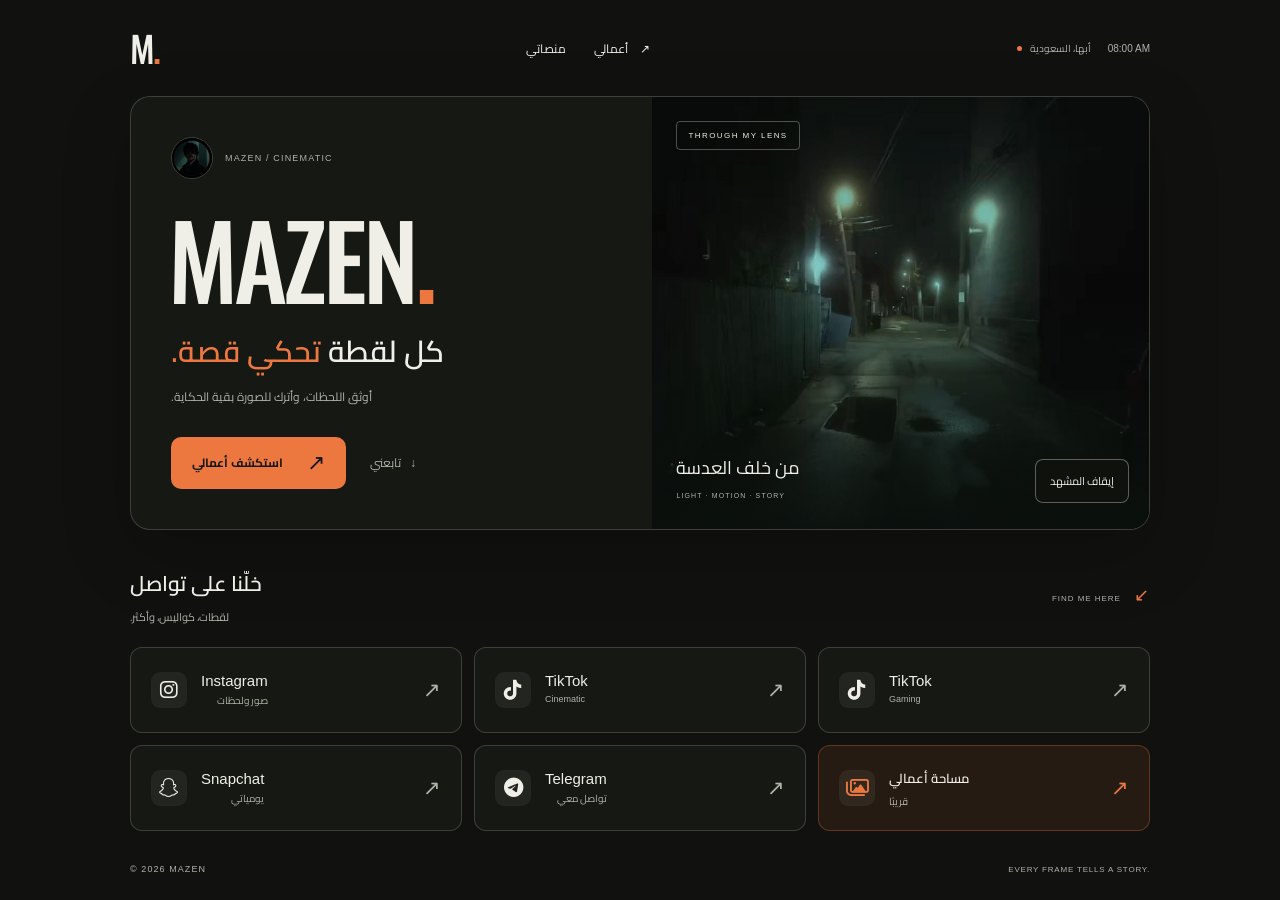
==== commit f6db8168: "Refine cinematic layout and update Mazen portrait" ====
--- a/index.html
+++ b/index.html
@@ -26,114 +26,65 @@
     <script src="script.js" defer></script>
 </head>
 <body>
-    <a class="skip-link" href="#main" dir="rtl">تخطّ إلى المحتوى</a>
-    <header class="site-header shell">
-        <a class="wordmark" href="index.html" aria-label="MAZEN — الرئيسية" lang="en">M<span class="brand-dot">.</span></a>
-        <nav class="header-nav" aria-label="التنقل الرئيسي">
-            <a href="portfolio.html" >الأعمال <span lang="en">/ WORK</span></a>
-            <a href="#connect">تواصل <span aria-hidden="true">↗</span></a>
-        </nav>
-        <span class="header-location" lang="en"><span class="status-dot" aria-hidden="true"></span> ABHA, SAUDI ARABIA</span>
-    </header>
-    <main id="main">
-        <section class="hero" aria-labelledby="hero-title">
-            <img class="hero-image" src="assets/images/cinematic-city.jpg" alt="" width="1920" height="1275" fetchpriority="high">
-            <div class="hero-shade" aria-hidden="true"></div>
-            <div class="hero-content shell">
-                <div class="hero-eyebrow"><span class="accent-line" aria-hidden="true"></span><span lang="en">A DIFFERENT WAY TO SEE.</span></div>
-                <div class="hero-layout">
-                    <div class="hero-copy">
-                        <p class="eyebrow" lang="en">VISUAL DIARY / MAZEN</p>
-                        <h1 id="hero-title" lang="en">MAZEN<span class="brand-dot">.</span></h1>
-                        <p class="hero-tagline" dir="rtl">كل لقطة <span>تحكي قصة.</span></p>
-                        <p class="hero-description" dir="rtl">أوثق اللحظات، وأترك للصورة بقية الحكاية.</p>
-                        <div class="hero-actions">
-                            <a class="button button-primary" href="portfolio.html"><span>اكتشف أعمالي</span><span aria-hidden="true">↗</span></a>
-                            <a class="text-link" href="#connect">تواصل معي <span aria-hidden="true">↗</span></a>
-                        </div>
-                    </div>
-                    <div class="viewfinder" aria-hidden="true">
-                        <span class="frame-label">THROUGH MY LENS</span>
-                        <span class="frame-cross">+</span>
-                        <span class="frame-caption">LIGHT. MOTION. FEELING.</span>
-                    </div>
+    <a class="skip-link" href="#main">تخطّ إلى المحتوى</a>
+    <div class="page-shell home-shell">
+        <header class="home-header">
+            <a class="wordmark" href="index.html" aria-label="مازن — الرئيسية" lang="en">M<span class="brand-dot">.</span></a>
+            <nav class="header-links" aria-label="التنقل الرئيسي"><a href="#connect">منصاتي</a><a href="portfolio.html">أعمالي <span aria-hidden="true">↗</span></a></nav>
+            <div class="location"><span class="status-dot" aria-hidden="true"></span><span>أبها، السعودية</span><time id="time" lang="en" aria-label="الوقت في أبها">—</time></div>
+        </header>
+        <main id="main">
+            <section class="intro-card" aria-labelledby="name">
+                <div class="intro-copy">
+                    <div class="profile-chip"><img src="assets/images/mazen-portrait.jpg" alt="الصورة الشخصية لمازن" width="42" height="42"><span lang="en">MAZEN / CINEMATIC</span></div>
+                    <h1 id="name" lang="en">MAZEN<span class="brand-dot">.</span></h1>
+                    <p class="tagline" dir="rtl">كل لقطة <span>تحكي قصة.</span></p>
+                    <p class="intro-description" dir="rtl">أوثق اللحظات، وأترك للصورة بقية الحكاية.</p>
+                    <div class="intro-actions"><a class="button" href="portfolio.html"><span>استكشف أعمالي</span><span aria-hidden="true">↗</span></a><a class="quiet-link" href="#connect">تابعني <span aria-hidden="true">↓</span></a></div>
                 </div>
-                <div class="hero-bottom">
-                    <span lang="en">01 — THE INTRODUCTION</span>
-                    <span class="hero-time" lang="en">ABHA <time id="time" aria-label="Current time in Abha">—</time></span>
-                    <a href="#connect" class="scroll-link">اكتشف أكثر <span aria-hidden="true">↓</span></a>
+                <div class="cinema-frame">
+                    <video id="background-video" muted loop playsinline preload="none" poster="assets/images/video-poster.jpg" aria-hidden="true" tabindex="-1">
+                        <source src="assets/video/background-web.mp4" type="video/mp4">
+                    </video>
+                    <div class="frame-shade" aria-hidden="true"></div>
+                    <span class="frame-label" lang="en">THROUGH MY LENS</span>
+                    <div class="frame-caption"><span dir="rtl">من خلف العدسة</span><span lang="en">LIGHT · MOTION · STORY</span></div>
+                    <button class="motion-toggle" type="button" hidden aria-label="تشغيل المشهد السينمائي">تشغيل المشهد</button>
                 </div>
-            </div>
-        </section>
-
-        <section class="connect-section shell" id="connect" aria-labelledby="connect-title">
-            <div class="section-intro">
-                <p class="eyebrow" lang="en"><span class="section-number">02</span> FIND ME ELSEWHERE</p>
-                <h2 id="connect-title" dir="rtl">نفس الشغف.<br><span class="muted">زوايا مختلفة.</span></h2>
-                <p class="section-description" dir="rtl">من اللقطات السينمائية إلى تفاصيل اليوم.<br>هذه مساحاتي، اختر منصتك.</p>
-                <div class="creator-signature">
-                    <img src="assets/images/profile-small.jpg" alt="صورة الملف الشخصي لمازن أمام الغروب" width="64" height="64" loading="lazy">
-                    <div lang="en"><strong>MAZEN</strong><span>EVERY FRAME TELLS A STORY.</span></div>
-                </div>
-            </div>
-            <nav class="social-links" aria-label="حسابات التواصل الاجتماعي">
-                <a class="social-link" href="https://www.instagram.com/t.11il?igsh=NjBxbmhhcmdrbng3&amp;utm_source=qr" lang="en">
-                    <span class="link-number">01</span>
-                    <i class="fa-brands fa-instagram" aria-hidden="true"></i>
-                    <span class="link-copy"><span class="link-title">Instagram</span><span class="link-caption">FRAMES & MOMENTS</span></span>
-                    <span class="link-arrow" aria-hidden="true">↗</span>
-                </a>
-                <a class="social-link" href="https://www.tiktok.com/@t.02il?_r=1&amp;_t=ZS-98aAoPzMKPs" lang="en">
-                    <span class="link-number">02</span>
-                    <i class="fa-brands fa-tiktok" aria-hidden="true"></i>
-                    <span class="link-copy"><span class="link-title">TikTok</span><span class="link-caption">CINEMATIC</span></span>
-                    <span class="link-arrow" aria-hidden="true">↗</span>
-                </a>
-                <a class="social-link" href="https://www.tiktok.com/@zero_j65?_r=1&amp;_t=ZS-98aArBAtcRh" lang="en">
-                    <span class="link-number">03</span>
-                    <i class="fa-brands fa-tiktok" aria-hidden="true"></i>
-                    <span class="link-copy"><span class="link-title">TikTok</span><span class="link-caption">GAMING</span></span>
-                    <span class="link-arrow" aria-hidden="true">↗</span>
-                </a>
-                <a class="social-link" href="https://snapchat.com/t/84i74TbP" lang="en">
-                    <span class="link-number">04</span>
-                    <i class="fa-brands fa-snapchat" aria-hidden="true"></i>
-                    <span class="link-copy"><span class="link-title">Snapchat</span><span class="link-caption">BEHIND THE SCENES</span></span>
-                    <span class="link-arrow" aria-hidden="true">↗</span>
-                </a>
-                <a class="social-link" href="https://t.me/mazendaa" lang="en">
-                    <span class="link-number">05</span>
-                    <i class="fa-brands fa-telegram" aria-hidden="true"></i>
-                    <span class="link-copy"><span class="link-title">Telegram</span><span class="link-caption">LET’S CONNECT</span></span>
-                    <span class="link-arrow" aria-hidden="true">↗</span>
-                </a>
-            </nav>
-        </section>
-
-        <section class="work-section shell" aria-labelledby="work-title">
-            <div class="section-heading">
-                <p class="eyebrow" lang="en"><span class="section-number">03</span> THE VISUAL JOURNAL</p>
-                <h2 id="work-title" dir="rtl">الصورة تتكلم.</h2>
-            </div>
-            <div class="film-card">
-                <video id="background-video" muted loop playsinline preload="none" poster="assets/images/video-poster.jpg" aria-hidden="true" tabindex="-1">
-                    <source src="assets/video/background-web.mp4" type="video/mp4">
-                </video>
-                <div class="film-shade" aria-hidden="true"></div>
-                <div class="film-top"><span lang="en">MAZEN / CINEMATIC</span><span class="film-status">الفصل القادم</span></div>
-                <div class="film-content">
-                    <p class="eyebrow" lang="en">A STORY IN THE MAKING</p>
-                    <h3 lang="en">THE NEXT<br>FRAME<span class="brand-dot">.</span></h3>
-                    <a class="button button-light" href="portfolio.html"><span>مساحة الأعمال</span><span aria-hidden="true">↗</span></a>
-                </div>
-                <button class="motion-toggle" type="button" hidden aria-label="تشغيل فيديو الخلفية">تشغيل المشهد</button>
-            </div>
-        </section>
-    </main>
-    <footer class="site-footer shell">
-        <a class="footer-name" href="index.html" lang="en">MAZEN<span class="brand-dot">.</span></a>
-        <p lang="en">EVERY FRAME TELLS A STORY.</p>
-        <small lang="en">© 2026 MAZEN</small>
-    </footer>
+            </section>
+            <section class="connect-panel" id="connect" aria-labelledby="connect-title">
+                <div class="section-heading"><div dir="rtl"><h2 id="connect-title">خلّنا على تواصل</h2><p>لقطات، كواليس، وأكثر.</p></div><span class="section-note" lang="en">FIND ME HERE <span aria-hidden="true">↙</span></span></div>
+                <nav class="social-grid" aria-label="حسابات التواصل الاجتماعي">
+                    <a class="social-card" href="https://www.instagram.com/t.11il?igsh=NjBxbmhhcmdrbng3&amp;utm_source=qr">
+                        <i class="fa-brands fa-instagram" aria-hidden="true"></i>
+                        <span class="social-copy"><strong lang="en">Instagram</strong><span lang="ar" dir="auto">صور ولحظات</span></span>
+                        <span class="card-arrow" aria-hidden="true">↗</span>
+                    </a>
+                    <a class="social-card" href="https://www.tiktok.com/@t.02il?_r=1&amp;_t=ZS-98aAoPzMKPs">
+                        <i class="fa-brands fa-tiktok" aria-hidden="true"></i>
+                        <span class="social-copy"><strong lang="en">TikTok</strong><span lang="en" dir="auto">Cinematic</span></span>
+                        <span class="card-arrow" aria-hidden="true">↗</span>
+                    </a>
+                    <a class="social-card" href="https://www.tiktok.com/@zero_j65?_r=1&amp;_t=ZS-98aArBAtcRh">
+                        <i class="fa-brands fa-tiktok" aria-hidden="true"></i>
+                        <span class="social-copy"><strong lang="en">TikTok</strong><span lang="en" dir="auto">Gaming</span></span>
+                        <span class="card-arrow" aria-hidden="true">↗</span>
+                    </a>
+                    <a class="social-card" href="https://snapchat.com/t/84i74TbP">
+                        <i class="fa-brands fa-snapchat" aria-hidden="true"></i>
+                        <span class="social-copy"><strong lang="en">Snapchat</strong><span lang="ar" dir="auto">يومياتي</span></span>
+                        <span class="card-arrow" aria-hidden="true">↗</span>
+                    </a>
+                    <a class="social-card" href="https://t.me/mazendaa">
+                        <i class="fa-brands fa-telegram" aria-hidden="true"></i>
+                        <span class="social-copy"><strong lang="en">Telegram</strong><span lang="ar" dir="auto">تواصل معي</span></span>
+                        <span class="card-arrow" aria-hidden="true">↗</span>
+                    </a>
+                    <a class="social-card work-card" href="portfolio.html"><i class="fa-regular fa-images" aria-hidden="true"></i><span class="social-copy"><strong>مساحة أعمالي</strong><span>قريبًا</span></span><span class="card-arrow" aria-hidden="true">↗</span></a>
+                </nav>
+            </section>
+        </main>
+        <footer class="site-footer home-footer"><small lang="en">© 2026 MAZEN</small><span lang="en">EVERY FRAME TELLS A STORY.</span></footer>
+    </div>
 </body>
 </html>
--- a/shared.css
+++ b/shared.css
@@ -1,69 +1,39 @@
 :root {
     color-scheme: dark;
     --bg: #11120f;
-    --surface: #191b16;
     --ink: #f0efe7;
-    --muted: #aaa99f;
+    --muted: #b2b2a8;
     --accent: #ec783f;
-    --line: rgba(240,239,231,.17);
+    --line: rgba(240,239,231,.18);
+    --body: 'Cairo', Arial, sans-serif;
     --display: 'Oswald', 'Arial Narrow', sans-serif;
-    --body: 'Cairo', Arial, sans-serif;
 }
 *, *::before, *::after { box-sizing: border-box; }
-html { scroll-behavior: smooth; scroll-padding-top: 28px; }
+html { scroll-behavior: smooth; }
 body { margin: 0; background: var(--bg); color: var(--ink); font-family: var(--body); -webkit-font-smoothing: antialiased; }
-h1, h2, h3, p { margin: 0; }
-a { color: inherit; text-decoration: none; }
+h1, h2, p { margin: 0; }
+a { color: inherit; text-decoration: none; -webkit-tap-highlight-color: transparent; }
 button { font: inherit; }
 img, video { display: block; max-width: 100%; }
-button, a { -webkit-tap-highlight-color: transparent; }
 [hidden] { display: none !important; }
+:focus-visible { outline: 2px solid var(--accent); outline-offset: 5px; }
 ::selection { background: var(--accent); color: var(--bg); }
-:focus-visible { outline: 2px solid var(--accent); outline-offset: 6px; }
-.shell { width: min(100% - 96px, 1320px); margin-inline: auto; }
 .brand-dot { color: var(--accent); }
-.muted { color: var(--muted); }
-.eyebrow { font-family: Arial, sans-serif; font-size: 11px; font-weight: 500; letter-spacing: .18em; line-height: 1.6; }
-.section-number { color: var(--accent); margin-right: 16px; }
-.site-header { min-height: 100px; display: flex; align-items: center; justify-content: space-between; gap: 32px; border-bottom: 1px solid var(--line); }
-.wordmark { font: 600 42px/1 var(--display); letter-spacing: -3px; min-width: 52px; }
-.header-nav { display: flex; gap: 36px; align-items: center; }
-.header-nav a { min-height: 44px; display: inline-flex; gap: 12px; align-items: center; font-size: 13px; }
-.header-nav a:hover, .header-nav [aria-current], .text-link:hover { color: var(--accent); }
-.header-nav a span { font: 10px Arial, sans-serif; letter-spacing: .08em; }
-.header-location { display: flex; gap: 10px; align-items: center; font: 10px Arial, sans-serif; letter-spacing: .12em; }
-.status-dot { display: inline-block; width: 6px; height: 6px; border-radius: 50%; background: var(--accent); flex: 0 0 auto; }
-.button { display: inline-flex; align-items: center; justify-content: space-between; gap: 34px; min-height: 54px; padding: 12px 24px; font-size: 13px; font-weight: 700; transition: background .2s, transform .2s; }
+.page-shell { position: relative; width: min(100% - 40px, 420px); margin-inline: auto; min-height: 100vh; min-height: 100svh; display: flex; flex-direction: column; }
+.top-bar { display: flex; justify-content: space-between; align-items: center; flex-wrap: wrap; gap: 12px; min-height: 66px; padding-block: 12px; font-size: 11px; color: var(--muted); }
+.top-bar > span:first-child { display: inline-flex; align-items: center; gap: 7px; }
+.top-bar time { font: 11px Arial, sans-serif; font-variant-numeric: tabular-nums; }
+.status-dot { width: 5px; height: 5px; border-radius: 50%; background: var(--accent); display: inline-block; }
+.button { min-height: 52px; padding: 12px 20px; display: flex; justify-content: space-between; align-items: center; gap: 16px; background: var(--accent); color: #151610; border: 1px solid transparent; border-radius: 10px; font-size: 14px; font-weight: 700; transition: background .2s, transform .2s; }
 .button > span:last-child { font: 22px Arial, sans-serif; }
-.button:hover { transform: translateY(-3px); }
-.button-primary { background: var(--accent); color: #141510; }
-.button-primary:hover { background: #fa9866; }
-.button-light { background: var(--ink); color: var(--bg); }
-.button-light:hover { background: white; }
-.text-link { display: inline-flex; gap: 12px; align-items: center; min-height: 44px; font-size: 13px; }
-.skip-link { position: fixed; left: 16px; top: 12px; padding: 12px 24px; z-index: 100; background: var(--ink); color: var(--bg); transform: translateY(-180%); }
+.button:hover { background: #fa9866; transform: translateY(-2px); }
+.site-footer { margin-top: auto; padding: 28px 0 22px; text-align: center; color: var(--muted); }
+.site-footer small { font: 9px Arial, sans-serif; letter-spacing: .12em; }
+.skip-link { position: fixed; z-index: 10; top: 12px; left: 12px; padding: 12px 20px; background: var(--ink); color: var(--bg); transform: translateY(-180%); }
 .skip-link:focus { transform: none; }
-.film-shade { position: absolute; inset: 0; background: linear-gradient(90deg, rgba(8,12,10,.87), rgba(8,12,10,.12)), linear-gradient(0deg, rgba(8,12,10,.7), transparent 60%); pointer-events: none; }
-.motion-toggle { position: absolute; bottom: 26px; right: 30px; z-index: 2; min-height: 44px; padding: 8px 16px; color: var(--ink); background: rgba(17,18,15,.8); border: 1px solid rgba(240,239,231,.4); border-radius: 0; cursor: pointer; font-size: 11px; }
+@media (max-width: 360px) { .page-shell { width: calc(100% - 32px); } }
+@media (prefers-reduced-motion: reduce) { html { scroll-behavior: auto; } *, *::before, *::after { transition: none !important; animation: none !important; } }
+
+/* Shared film control; also used by the portfolio preview. */
+.motion-toggle { position: absolute; right: 14px; bottom: 16px; z-index: 2; min-height: 44px; padding: 8px 14px; border: 1px solid rgba(240,239,231,.35); border-radius: 8px; background: rgba(17,18,15,.86); color: var(--ink); cursor: pointer; font-size: 11px; }
 .motion-toggle:hover { border-color: var(--accent); }
-.site-footer { margin-top: 92px; min-height: 140px; display: flex; justify-content: space-between; align-items: center; gap: 24px; border-top: 1px solid var(--line); }
-.footer-name { font: 500 32px/1 var(--display); letter-spacing: -.04em; }
-.site-footer p, .site-footer small { font: 9px/1.8 Arial, sans-serif; letter-spacing: .13em; color: var(--muted); }
-@media (max-width: 900px) {
-    .shell { width: calc(100% - 48px); }
-    .header-location { display: none; }
-    .site-header { min-height: 80px; }
-}
-@media (max-width: 540px) {
-    .shell { width: calc(100% - 40px); }
-    .header-nav { gap: 24px; }
-    .header-nav a { font-size: 12px; gap: 7px; }
-    .header-nav a span { font-size: 9px; }
-    .site-footer { margin-top: 56px; padding-block: 28px; min-height: 130px; flex-wrap: wrap; gap: 20px; }
-    .site-footer p { order: 3; width: 100%; }
-    .motion-toggle { right: 18px; bottom: 18px; }
-}
-@media (prefers-reduced-motion: reduce) {
-    html { scroll-behavior: auto; }
-    *, *::before, *::after { animation: none !important; transition: none !important; }
-}
--- a/style.css
+++ b/style.css
@@ -1,86 +1,92 @@
-/* Introduction — a cinematic still replaces the old full-page video. */
-.hero { position: relative; isolation: isolate; min-height: 680px; min-height: min(820px, calc(100svh - 100px)); overflow: hidden; }
-.hero-image { position: absolute; inset: 0; width: 100%; height: 100%; object-fit: cover; object-position: center 57%; z-index: -3; filter: saturate(.55); }
-.hero-shade { position: absolute; inset: 0; z-index: -2; background: linear-gradient(90deg, rgba(17,18,15,.95) 0%, rgba(17,18,15,.76) 35%, rgba(17,18,15,.15) 72%), linear-gradient(0deg, var(--bg), transparent 24%, transparent 80%, rgba(17,18,15,.35)); }
-.hero-content { padding-top: 38px; }
-.hero-eyebrow { display: flex; align-items: center; gap: 12px; color: #bcbcb2; font: 9px/1.5 Arial, sans-serif; letter-spacing: .2em; }
-.accent-line { width: 24px; height: 1px; background: var(--accent); }
-.hero-layout { display: grid; grid-template-columns: 1.2fr 1fr; align-items: center; min-height: 560px; gap: 30px; padding-block: 45px 56px; }
-.hero-copy { animation: rise-in .8s ease both; }
-.hero-copy > .eyebrow { color: var(--muted); font-size: 10px; }
-.hero h1 { font: 500 clamp(100px, 12.2vw, 178px)/1.12 var(--display); letter-spacing: -.055em; margin: 10px 0 17px -5px; }
-.hero-tagline { text-align: left; font-size: clamp(25px, 3.3vw, 42px); line-height: 1.7; font-weight: 600; letter-spacing: -.035em; }
-.hero-tagline span { color: var(--accent); }
-.hero-description { text-align: left; font-size: 13px; color: #c1c0b6; margin-top: 6px; line-height: 2; }
-.hero-actions { display: flex; align-items: center; gap: 30px; margin-top: 30px; }
-.viewfinder { position: relative; height: 335px; max-width: 450px; margin-left: 15px; border: 1px solid rgba(240,239,231,.16); }
-.viewfinder::before, .viewfinder::after { content: ''; position: absolute; width: 25px; height: 25px; border-color: var(--ink); border-style: solid; }
-.viewfinder::before { top: -1px; left: -1px; border-width: 1px 0 0 1px; }
-.viewfinder::after { bottom: -1px; right: -1px; border-width: 0 1px 1px 0; }
-.frame-label, .frame-caption { position: absolute; left: 18px; font: 8px Arial, sans-serif; letter-spacing: .18em; color: #d4d1c6; }
-.frame-label { top: 18px; }.frame-caption { bottom: 18px; }
-.frame-cross { position: absolute; left: 50%; top: 50%; transform: translate(-50%,-50%); font: 24px Arial, sans-serif; color: rgba(240,239,231,.5); }
-.hero-bottom { border-top: 1px solid var(--line); min-height: 70px; display: flex; align-items: center; justify-content: space-between; gap: 20px; font: 9px Arial, sans-serif; letter-spacing: .13em; color: var(--muted); }
-.hero-time { display: flex; gap: 14px; font-variant-numeric: tabular-nums; }
-.scroll-link { display: inline-flex; align-items: center; gap: 22px; min-height: 44px; font: 11px var(--body); color: var(--ink); }
-.scroll-link span { color: var(--accent); font-size: 20px; }
-/* Social links — every original destination remains unchanged. */
-.connect-section { padding-block: 112px; display: grid; grid-template-columns: 1fr 1.15fr; gap: 90px; }
-.section-intro h2 { text-align: left; font-size: clamp(30px, 3.2vw, 44px); font-weight: 500; line-height: 1.65; margin-top: 25px; }
-.section-description { text-align: left; margin-top: 22px; font-size: 13px; color: var(--muted); line-height: 2; }
-.creator-signature { display: flex; align-items: center; gap: 15px; margin-top: 38px; }
-.creator-signature img { width: 54px; height: 54px; object-fit: cover; border-radius: 50%; filter: saturate(.6); }
-.creator-signature strong { display: block; font: 400 22px var(--display); letter-spacing: .05em; }
-.creator-signature div > span { display: block; color: var(--muted); font: 8px Arial, sans-serif; letter-spacing: .1em; margin-top: 5px; }
-.social-links { border-top: 1px solid var(--line); }
-.social-link { display: grid; grid-template-columns: 24px 28px 1fr 24px; gap: 19px; align-items: center; padding: 22px 8px; min-height: 98px; border-bottom: 1px solid var(--line); transition: background .2s, padding .2s; }
-.social-link:hover { background: rgba(240,239,231,.035); padding-inline: 16px; }
-.link-number { font: 9px Arial, sans-serif; color: var(--muted); }
-.social-link i { font-size: 21px; }
-.link-copy { min-width: 0; }.link-title { display: block; font: 400 25px var(--display); letter-spacing: -.02em; }
-.link-caption { display: block; font: 8px Arial, sans-serif; letter-spacing: .15em; color: var(--muted); margin-top: 6px; }
-.link-arrow { font: 25px Arial, sans-serif; color: var(--muted); transition: color .2s, transform .2s; }
-.social-link:hover .link-arrow { color: var(--accent); transform: translate(2px,-2px); }
-/* An honest preview, without invented portfolio projects. */
-.section-heading { display: flex; justify-content: space-between; align-items: center; gap: 20px; margin-bottom: 28px; }
-.section-heading h2 { font-size: 28px; font-weight: 500; }
-.film-card { min-height: 475px; position: relative; isolation: isolate; overflow: hidden; background: #101512; }
-.film-card video { position: absolute; inset: 0; width: 100%; height: 100%; object-fit: cover; }
-.film-top { position: relative; display: flex; align-items: center; justify-content: space-between; padding: 28px 34px; gap: 18px; font: 9px Arial, sans-serif; letter-spacing: .13em; }
-.film-status { font: 11px var(--body); padding: 3px 12px; border: 1px solid rgba(240,239,231,.3); }
-.film-content { position: relative; padding: 38px 48px 50px; }
-.film-content .eyebrow { color: #c4c5bc; font-size: 9px; }
-.film-content h3 { font: 500 clamp(48px, 6vw, 78px)/1.1 var(--display); letter-spacing: -.03em; margin: 16px 0 26px; }
-@keyframes rise-in { from { opacity: 0; transform: translateY(14px); } to { opacity: 1; transform: none; } }
-@media (min-width: 1600px) { .hero-layout { min-height: 640px; } }
-@media (max-width: 1050px) { .connect-section { gap: 48px; }.viewfinder { height: 280px; }.hero-layout { min-height: 540px; } }
-@media (max-width: 700px) {
-    .hero { min-height: auto; }
-    .hero-content { padding-top: 27px; }
-    .hero-layout { grid-template-columns: 1fr; min-height: 520px; padding-block: 54px 48px; }
-    .hero h1 { font-size: clamp(96px, 22vw, 150px); }
-    .hero-tagline { font-size: 32px; }
-    .hero-image { object-position: 65% center; }
-    .hero-shade { background: linear-gradient(90deg, rgba(17,18,15,.85), rgba(17,18,15,.35)), linear-gradient(0deg, var(--bg), transparent 65%); }
-    .viewfinder { display: none; }
-    .hero-bottom { flex-wrap: wrap; padding-block: 14px; gap: 10px; }
-    .hero-time { font-size: 8px; gap: 8px; }
-    .scroll-link { display: none; }
-    .connect-section { grid-template-columns: 1fr; gap: 40px; padding-block: 64px; }
-    .section-intro h2 { font-size: 35px; margin-top: 20px; }
-    .creator-signature { margin-top: 24px; }
-    .social-link { min-height: 90px; padding-block: 18px; }
-    .section-heading { align-items: flex-start; flex-direction: column; gap: 14px; }
-    .section-heading h2 { font-size: 27px; }
-    .film-card { min-height: 470px; }
-    .film-top { padding: 22px; font-size: 8px; }
-    .film-content { padding: 42px 24px 100px; }
-    .film-content h3 { font-size: 58px; }
+/* A compact two-section layout: introduction and direct social links. */
+.home-shell { width: min(100% - 64px, 1020px); }
+.home-header { display: flex; align-items: center; justify-content: space-between; gap: 24px; min-height: 96px; }
+.wordmark { font: 500 36px/1 var(--display); letter-spacing: -2px; }
+.header-links { display: flex; gap: 28px; font-size: 12px; }
+.header-links a { min-height: 44px; display: inline-flex; align-items: center; gap: 12px; }
+.header-links a:hover { color: var(--accent); }
+.location { display: flex; gap: 8px; align-items: center; font-size: 10px; color: var(--muted); }
+.location time { margin-left: 9px; font: 10px Arial, sans-serif; font-variant-numeric: tabular-nums; }
+.intro-card { display: grid; grid-template-columns: 1.05fr 1fr; overflow: hidden; border: 1px solid var(--line); border-radius: 20px; background: #161814; box-shadow: 0 24px 70px rgba(0,0,0,.2); }
+.intro-copy { padding: 40px; align-self: center; min-width: 0; }
+.profile-chip { display: flex; align-items: center; gap: 12px; }
+.profile-chip img { width: 42px; height: 42px; border-radius: 50%; object-fit: cover; border: 1px solid var(--line); }
+.profile-chip span { font: 9px Arial, sans-serif; letter-spacing: .13em; color: var(--muted); }
+.intro-copy h1 { margin: 22px 0 10px -3px; font: 500 clamp(72px, 8vw, 104px)/1.12 var(--display); letter-spacing: -.04em; }
+.tagline { text-align: left; font-size: clamp(23px, 2.6vw, 30px); font-weight: 600; line-height: 1.7; }
+.tagline span { color: var(--accent); }
+.intro-description { text-align: left; margin-top: 8px; font-size: 12px; line-height: 2; color: var(--muted); }
+.intro-actions { display: flex; align-items: center; gap: 24px; margin-top: 28px; }
+.intro-actions .button { font-size: 12px; gap: 24px; }
+.quiet-link { min-height: 44px; display: inline-flex; align-items: center; gap: 9px; font-size: 12px; color: var(--muted); }
+.quiet-link:hover { color: var(--ink); }
+.cinema-frame { position: relative; min-height: 430px; overflow: hidden; background: #131c19; }
+.cinema-frame video { position: absolute; inset: 0; height: 100%; width: 100%; object-fit: cover; }
+.frame-shade { position: absolute; inset: 0; background: linear-gradient(0deg, rgba(10,16,13,.92), transparent 55%, rgba(10,16,13,.32)); pointer-events: none; }
+.frame-label { position: absolute; left: 24px; top: 24px; font: 8px Arial, sans-serif; letter-spacing: .18em; padding: 9px 11px; border: 1px solid rgba(240,239,231,.3); border-radius: 4px; }
+.frame-caption { position: absolute; left: 24px; bottom: 30px; display: grid; gap: 8px; }
+.frame-caption > span:first-child { font-size: 18px; }
+.frame-caption > span:last-child { font: 7px Arial, sans-serif; letter-spacing: .16em; color: var(--muted); }
+.cinema-frame .motion-toggle { bottom: 26px; right: 20px; }
+.connect-panel { padding-top: 34px; scroll-margin-top: 24px; }
+.section-heading { display: flex; justify-content: space-between; align-items: center; gap: 20px; margin-bottom: 20px; }
+.section-heading > div { text-align: left; }
+.section-heading h2 { font-size: 21px; font-weight: 600; }
+.section-heading p { margin-top: 4px; color: var(--muted); font-size: 11px; }
+.section-note { color: var(--muted); font: 8px Arial, sans-serif; letter-spacing: .12em; }
+.section-note > span { margin-left: 10px; color: var(--accent); font-size: 18px; }
+.social-grid { display: grid; grid-template-columns: repeat(3, minmax(0, 1fr)); gap: 12px; }
+.social-card { display: flex; align-items: center; gap: 14px; min-height: 86px; padding: 18px 20px; border: 1px solid var(--line); border-radius: 12px; background: #161814; transition: transform .2s, border-color .2s, background .2s; }
+.social-card:hover { transform: translateY(-3px); border-color: var(--accent); background: #24261e; }
+.social-card > i { display: grid; place-items: center; flex: 0 0 36px; height: 36px; border-radius: 9px; background: rgba(240,239,231,.055); font-size: 20px; }
+.social-copy { display: grid; min-width: 0; gap: 4px; }
+.social-copy strong { font: 500 15px Arial, sans-serif; }
+.social-copy > span { font-size: 10px; color: var(--muted); line-height: 1.5; }
+.social-copy > span[lang='en'] { font-family: Arial, sans-serif; font-size: 9px; }
+.card-arrow { margin-left: auto; color: var(--muted); font: 21px Arial, sans-serif; }
+.work-card { background: #251b13; border-color: rgba(236,120,63,.3); }
+.work-card > i, .work-card .card-arrow { color: var(--accent); }
+.work-card strong { font: 600 13px var(--body); }
+.home-footer { display: flex; justify-content: space-between; align-items: center; gap: 16px; padding-top: 30px; padding-bottom: 26px; }
+.home-footer > span { color: var(--muted); font: 8px Arial, sans-serif; letter-spacing: .1em; }
+@media (max-width: 850px) {
+    .home-shell { width: calc(100% - 40px); }
+    .intro-copy { padding: 28px; }
+    .intro-actions { gap: 16px; }
+    .intro-actions .button { padding-inline: 16px; gap: 16px; }
+    .social-card { padding: 16px 14px; gap: 10px; }
+    .social-card > i { flex-basis: 30px; height: 32px; }
+}
+@media (max-width: 660px) {
+    .home-header { min-height: 76px; flex-wrap: wrap; gap: 10px 20px; padding-block: 16px; }
+    .location { width: 100%; justify-content: flex-end; padding-bottom: 2px; font-size: 9px; }
+    .intro-card { grid-template-columns: 1fr; }
+    .intro-copy { padding: 26px; }
+    .intro-copy h1 { font-size: 76px; margin-top: 18px; }
+    .tagline { font-size: 26px; }
+    .intro-actions { margin-top: 22px; }
+    .cinema-frame { min-height: 190px; }
+    .cinema-frame video { object-position: center 55%; }
+    .frame-label { top: 16px; left: 20px; font-size: 7px; }
+    .frame-caption { left: 20px; bottom: 22px; }
+    .frame-caption > span:first-child { font-size: 15px; }
+    .cinema-frame .motion-toggle { bottom: 16px; right: 16px; }
+    .social-grid { grid-template-columns: repeat(2, minmax(0, 1fr)); gap: 10px; }
+    .social-card { min-height: 94px; position: relative; align-items: flex-start; gap: 10px; }
+    .social-copy { padding-top: 3px; }
+    .social-copy strong { font-size: 13px; }
+    .social-card .card-arrow { position: absolute; right: 12px; bottom: 10px; font-size: 16px; }
+    .section-heading h2 { font-size: 20px; }
+    .home-footer > span { font-size: 6px; }
 }
 @media (max-width: 380px) {
-    .hero-actions { gap: 18px; }
-    .button { padding-inline: 18px; gap: 20px; }
-    .hero-tagline { font-size: 27px; }
-    .hero-description { font-size: 12px; }
-    .social-link { gap: 12px; grid-template-columns: 20px 25px 1fr 22px; }
+    .home-shell { width: calc(100% - 32px); }
+    .intro-copy { padding: 22px; }
+    .tagline { font-size: 23px; }
+    .intro-description { font-size: 11px; }
+    .social-card { padding: 14px 10px; gap: 7px; }
+    .social-card > i { flex-basis: 24px; height: 27px; font-size: 17px; }
+    .social-copy strong { font-size: 12px; }
+    .work-card strong { font-size: 11px; }
+    .section-note { display: none; }
 }
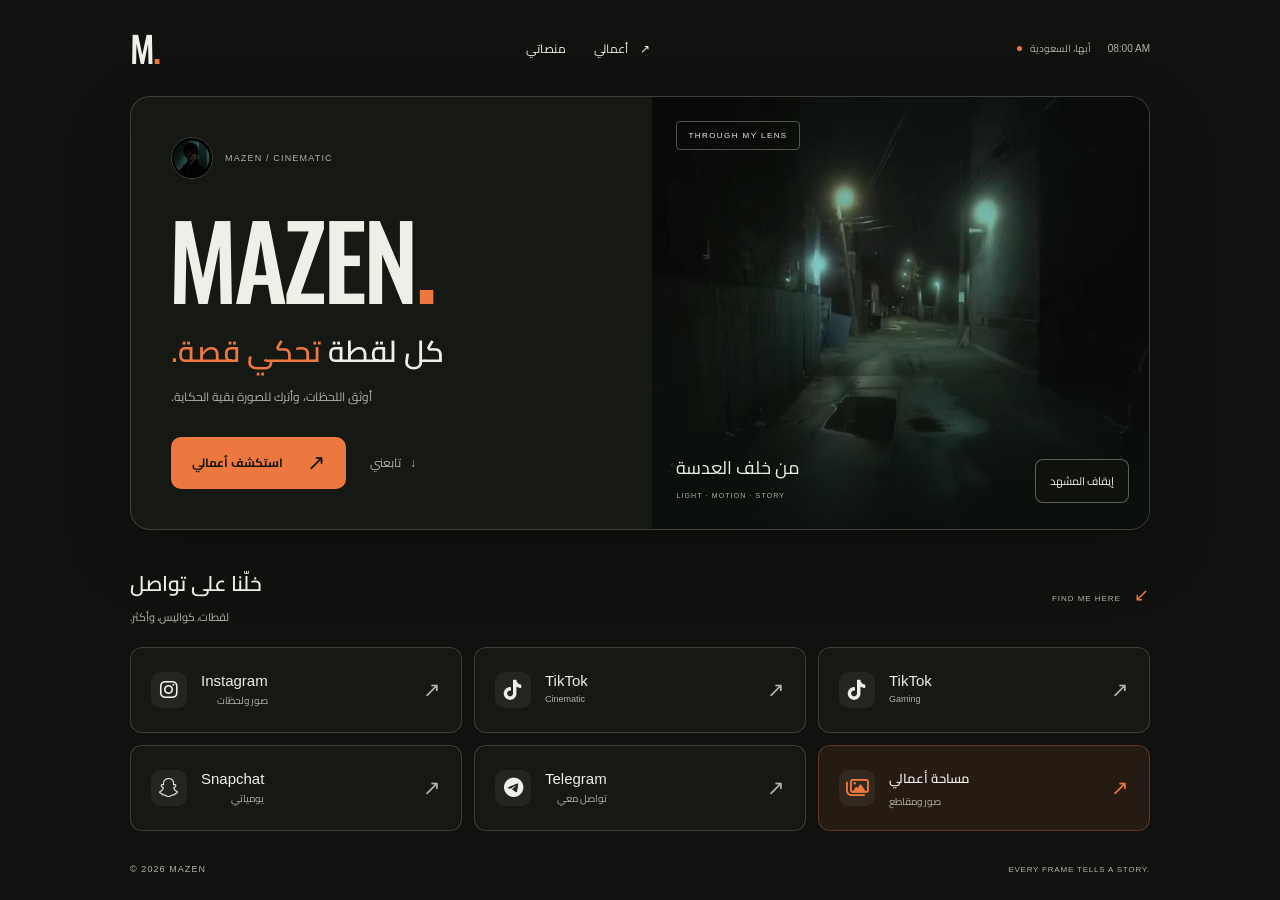
==== commit 99f904eb: "Add photo portfolio gallery and separate video section" ====
--- a/index.html
+++ b/index.html
@@ -80,7 +80,7 @@
                         <span class="social-copy"><strong lang="en">Telegram</strong><span lang="ar" dir="auto">تواصل معي</span></span>
                         <span class="card-arrow" aria-hidden="true">↗</span>
                     </a>
-                    <a class="social-card work-card" href="portfolio.html"><i class="fa-regular fa-images" aria-hidden="true"></i><span class="social-copy"><strong>مساحة أعمالي</strong><span>قريبًا</span></span><span class="card-arrow" aria-hidden="true">↗</span></a>
+                    <a class="social-card work-card" href="portfolio.html"><i class="fa-regular fa-images" aria-hidden="true"></i><span class="social-copy"><strong>مساحة أعمالي</strong><span>صور ومقاطع</span></span><span class="card-arrow" aria-hidden="true">↗</span></a>
                 </nav>
             </section>
         </main>
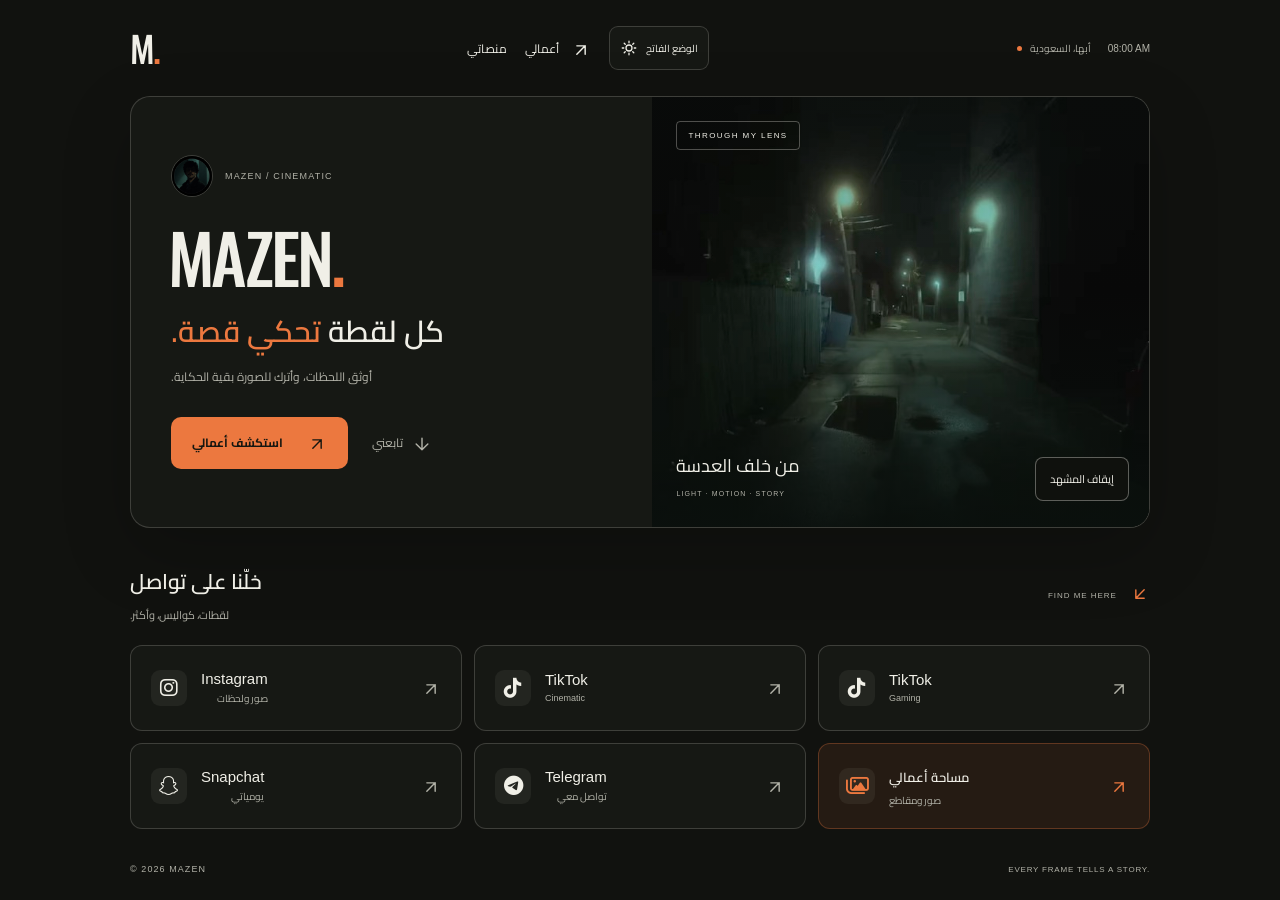
==== commit 18ae0ad7: "Refine mobile arrows and typography and add theme switcher" ====
--- a/index.html
+++ b/index.html
@@ -14,6 +14,7 @@
     <link rel="preconnect" href="https://fonts.gstatic.com" crossorigin>
     <link href="https://fonts.googleapis.com/css2?family=Cairo:wght@400;500;600;700&amp;family=Oswald:wght@400;500;600&amp;display=swap" rel="stylesheet">
     <link rel="stylesheet" href="https://cdnjs.cloudflare.com/ajax/libs/font-awesome/6.7.2/css/all.min.css">
+    <script src="theme.js"></script>
     <link rel="stylesheet" href="shared.css">
     <link rel="stylesheet" href="style.css">
     <script async src="https://www.googletagmanager.com/gtag/js?id=G-72DHX7QHQP"></script>
@@ -30,7 +31,7 @@
     <div class="page-shell home-shell">
         <header class="home-header">
             <a class="wordmark" href="index.html" aria-label="مازن — الرئيسية" lang="en">M<span class="brand-dot">.</span></a>
-            <nav class="header-links" aria-label="التنقل الرئيسي"><a href="#connect">منصاتي</a><a href="portfolio.html">أعمالي <span aria-hidden="true">↗</span></a></nav>
+            <nav class="header-links" aria-label="التنقل الرئيسي"><a href="#connect">منصاتي</a><a href="portfolio.html">أعمالي <span aria-hidden="true"><svg class="ui-icon" viewBox="0 0 24 24" fill="none" stroke="currentColor" stroke-width="1.7" stroke-linecap="round" stroke-linejoin="round" aria-hidden="true" focusable="false"><path d="M7 17 17 7M7 7h10v10"/></svg></span></a><button class="theme-toggle" type="button" hidden aria-label="تفعيل الوضع الفاتح"><svg class="ui-icon" viewBox="0 0 24 24" fill="none" stroke="currentColor" stroke-width="1.7" stroke-linecap="round" stroke-linejoin="round" aria-hidden="true" focusable="false"><path d="M16 12a4 4 0 1 1-8 0 4 4 0 0 1 8 0M12 3v2m0 14v2M3 12h2m14 0h2M5.6 5.6 7 7m10 10 1.4 1.4M5.6 18.4 7 17M17 7l1.4-1.4"/></svg><span class="theme-label">الوضع الفاتح</span></button></nav>
             <div class="location"><span class="status-dot" aria-hidden="true"></span><span>أبها، السعودية</span><time id="time" lang="en" aria-label="الوقت في أبها">—</time></div>
         </header>
         <main id="main">
@@ -40,7 +41,7 @@
                     <h1 id="name" lang="en">MAZEN<span class="brand-dot">.</span></h1>
                     <p class="tagline" dir="rtl">كل لقطة <span>تحكي قصة.</span></p>
                     <p class="intro-description" dir="rtl">أوثق اللحظات، وأترك للصورة بقية الحكاية.</p>
-                    <div class="intro-actions"><a class="button" href="portfolio.html"><span>استكشف أعمالي</span><span aria-hidden="true">↗</span></a><a class="quiet-link" href="#connect">تابعني <span aria-hidden="true">↓</span></a></div>
+                    <div class="intro-actions"><a class="button" href="portfolio.html"><span>استكشف أعمالي</span><span aria-hidden="true"><svg class="ui-icon" viewBox="0 0 24 24" fill="none" stroke="currentColor" stroke-width="1.7" stroke-linecap="round" stroke-linejoin="round" aria-hidden="true" focusable="false"><path d="M7 17 17 7M7 7h10v10"/></svg></span></a><a class="quiet-link" href="#connect">تابعني <span aria-hidden="true"><svg class="ui-icon" viewBox="0 0 24 24" fill="none" stroke="currentColor" stroke-width="1.7" stroke-linecap="round" stroke-linejoin="round" aria-hidden="true" focusable="false"><path d="M12 5v14M5 12l7 7 7-7"/></svg></span></a></div>
                 </div>
                 <div class="cinema-frame">
                     <video id="background-video" muted loop playsinline preload="none" poster="assets/images/video-poster.jpg" aria-hidden="true" tabindex="-1">
@@ -53,34 +54,34 @@
                 </div>
             </section>
             <section class="connect-panel" id="connect" aria-labelledby="connect-title">
-                <div class="section-heading"><div dir="rtl"><h2 id="connect-title">خلّنا على تواصل</h2><p>لقطات، كواليس، وأكثر.</p></div><span class="section-note" lang="en">FIND ME HERE <span aria-hidden="true">↙</span></span></div>
+                <div class="section-heading"><div dir="rtl"><h2 id="connect-title">خلّنا على تواصل</h2><p>لقطات، كواليس، وأكثر.</p></div><span class="section-note" lang="en">FIND ME HERE <span aria-hidden="true"><svg class="ui-icon" viewBox="0 0 24 24" fill="none" stroke="currentColor" stroke-width="1.7" stroke-linecap="round" stroke-linejoin="round" aria-hidden="true" focusable="false"><path d="M17 7 7 17M7 7v10h10"/></svg></span></span></div>
                 <nav class="social-grid" aria-label="حسابات التواصل الاجتماعي">
                     <a class="social-card" href="https://www.instagram.com/t.11il?igsh=NjBxbmhhcmdrbng3&amp;utm_source=qr">
                         <i class="fa-brands fa-instagram" aria-hidden="true"></i>
                         <span class="social-copy"><strong lang="en">Instagram</strong><span lang="ar" dir="auto">صور ولحظات</span></span>
-                        <span class="card-arrow" aria-hidden="true">↗</span>
+                        <span class="card-arrow" aria-hidden="true"><svg class="ui-icon" viewBox="0 0 24 24" fill="none" stroke="currentColor" stroke-width="1.7" stroke-linecap="round" stroke-linejoin="round" aria-hidden="true" focusable="false"><path d="M7 17 17 7M7 7h10v10"/></svg></span>
                     </a>
                     <a class="social-card" href="https://www.tiktok.com/@t.02il?_r=1&amp;_t=ZS-98aAoPzMKPs">
                         <i class="fa-brands fa-tiktok" aria-hidden="true"></i>
                         <span class="social-copy"><strong lang="en">TikTok</strong><span lang="en" dir="auto">Cinematic</span></span>
-                        <span class="card-arrow" aria-hidden="true">↗</span>
+                        <span class="card-arrow" aria-hidden="true"><svg class="ui-icon" viewBox="0 0 24 24" fill="none" stroke="currentColor" stroke-width="1.7" stroke-linecap="round" stroke-linejoin="round" aria-hidden="true" focusable="false"><path d="M7 17 17 7M7 7h10v10"/></svg></span>
                     </a>
                     <a class="social-card" href="https://www.tiktok.com/@zero_j65?_r=1&amp;_t=ZS-98aArBAtcRh">
                         <i class="fa-brands fa-tiktok" aria-hidden="true"></i>
                         <span class="social-copy"><strong lang="en">TikTok</strong><span lang="en" dir="auto">Gaming</span></span>
-                        <span class="card-arrow" aria-hidden="true">↗</span>
+                        <span class="card-arrow" aria-hidden="true"><svg class="ui-icon" viewBox="0 0 24 24" fill="none" stroke="currentColor" stroke-width="1.7" stroke-linecap="round" stroke-linejoin="round" aria-hidden="true" focusable="false"><path d="M7 17 17 7M7 7h10v10"/></svg></span>
                     </a>
                     <a class="social-card" href="https://snapchat.com/t/84i74TbP">
                         <i class="fa-brands fa-snapchat" aria-hidden="true"></i>
                         <span class="social-copy"><strong lang="en">Snapchat</strong><span lang="ar" dir="auto">يومياتي</span></span>
-                        <span class="card-arrow" aria-hidden="true">↗</span>
+                        <span class="card-arrow" aria-hidden="true"><svg class="ui-icon" viewBox="0 0 24 24" fill="none" stroke="currentColor" stroke-width="1.7" stroke-linecap="round" stroke-linejoin="round" aria-hidden="true" focusable="false"><path d="M7 17 17 7M7 7h10v10"/></svg></span>
                     </a>
                     <a class="social-card" href="https://t.me/mazendaa">
                         <i class="fa-brands fa-telegram" aria-hidden="true"></i>
                         <span class="social-copy"><strong lang="en">Telegram</strong><span lang="ar" dir="auto">تواصل معي</span></span>
-                        <span class="card-arrow" aria-hidden="true">↗</span>
+                        <span class="card-arrow" aria-hidden="true"><svg class="ui-icon" viewBox="0 0 24 24" fill="none" stroke="currentColor" stroke-width="1.7" stroke-linecap="round" stroke-linejoin="round" aria-hidden="true" focusable="false"><path d="M7 17 17 7M7 7h10v10"/></svg></span>
                     </a>
-                    <a class="social-card work-card" href="portfolio.html"><i class="fa-regular fa-images" aria-hidden="true"></i><span class="social-copy"><strong>مساحة أعمالي</strong><span>صور ومقاطع</span></span><span class="card-arrow" aria-hidden="true">↗</span></a>
+                    <a class="social-card work-card" href="portfolio.html"><i class="fa-regular fa-images" aria-hidden="true"></i><span class="social-copy"><strong>مساحة أعمالي</strong><span>صور ومقاطع</span></span><span class="card-arrow" aria-hidden="true"><svg class="ui-icon" viewBox="0 0 24 24" fill="none" stroke="currentColor" stroke-width="1.7" stroke-linecap="round" stroke-linejoin="round" aria-hidden="true" focusable="false"><path d="M7 17 17 7M7 7h10v10"/></svg></span></a>
                 </nav>
             </section>
         </main>
--- a/shared.css
+++ b/shared.css
@@ -5,6 +5,12 @@
     --muted: #b2b2a8;
     --accent: #ec783f;
     --line: rgba(240,239,231,.18);
+    --surface: #161814;
+    --surface-hover: #24261e;
+    --work-surface: #251b13;
+    --icon-surface: rgba(240,239,231,.055);
+    --button-ink: #151610;
+    --button-hover: #fa9866;
     --body: 'Cairo', Arial, sans-serif;
     --display: 'Oswald', 'Arial Narrow', sans-serif;
 }
@@ -24,9 +30,9 @@
 .top-bar > span:first-child { display: inline-flex; align-items: center; gap: 7px; }
 .top-bar time { font: 11px Arial, sans-serif; font-variant-numeric: tabular-nums; }
 .status-dot { width: 5px; height: 5px; border-radius: 50%; background: var(--accent); display: inline-block; }
-.button { min-height: 52px; padding: 12px 20px; display: flex; justify-content: space-between; align-items: center; gap: 16px; background: var(--accent); color: #151610; border: 1px solid transparent; border-radius: 10px; font-size: 14px; font-weight: 700; transition: background .2s, transform .2s; }
+.button { min-height: 52px; padding: 12px 20px; display: flex; justify-content: space-between; align-items: center; gap: 16px; background: var(--accent); color: var(--button-ink); border: 1px solid transparent; border-radius: 10px; font-size: 14px; font-weight: 700; transition: background .2s, transform .2s; }
 .button > span:last-child { font: 22px Arial, sans-serif; }
-.button:hover { background: #fa9866; transform: translateY(-2px); }
+.button:hover { background: var(--button-hover); transform: translateY(-2px); }
 .site-footer { margin-top: auto; padding: 28px 0 22px; text-align: center; color: var(--muted); }
 .site-footer small { font: 9px Arial, sans-serif; letter-spacing: .12em; }
 .skip-link { position: fixed; z-index: 10; top: 12px; left: 12px; padding: 12px 20px; background: var(--ink); color: var(--bg); transform: translateY(-180%); }
@@ -35,5 +41,26 @@
 @media (prefers-reduced-motion: reduce) { html { scroll-behavior: auto; } *, *::before, *::after { transition: none !important; animation: none !important; } }
 
 /* Shared film control; also used by the portfolio preview. */
-.motion-toggle { position: absolute; right: 14px; bottom: 16px; z-index: 2; min-height: 44px; padding: 8px 14px; border: 1px solid rgba(240,239,231,.35); border-radius: 8px; background: rgba(17,18,15,.86); color: var(--ink); cursor: pointer; font-size: 11px; }
+.motion-toggle { position: absolute; right: 14px; bottom: 16px; z-index: 2; min-height: 44px; padding: 8px 14px; border: 1px solid rgba(240,239,231,.35); border-radius: 8px; background: rgba(17,18,15,.86); color: #f0efe7; cursor: pointer; font-size: 11px; }
 .motion-toggle:hover { border-color: var(--accent); }
+
+:root[data-theme="light"] {
+    color-scheme: light;
+    --bg: #f4f1e9;
+    --ink: #20231d;
+    --muted: #62655b;
+    --accent: #a9471b;
+    --line: rgba(32,35,29,.2);
+    --surface: #fffdf7;
+    --surface-hover: #eae6db;
+    --work-surface: #f5e6d7;
+    --icon-surface: rgba(32,35,29,.06);
+    --button-ink: #ffffff;
+    --button-hover: #913b15;
+}
+.ui-icon { display: inline-block; width: 20px; height: 20px; flex: 0 0 20px; vertical-align: middle; }
+.card-arrow, .photo-zoom, .section-note > span { line-height: 1; }
+.theme-toggle { display: inline-flex; align-items: center; justify-content: center; gap: 8px; min-width: 44px; min-height: 44px; padding: 8px 10px; border: 1px solid var(--line); border-radius: 9px; background: var(--surface); color: var(--ink); cursor: pointer; font-size: 10px; }
+.theme-toggle:hover { border-color: var(--accent); }
+.theme-toggle .ui-icon { width: 18px; height: 18px; flex-basis: 18px; }
+@media (max-width: 660px) { .theme-label { display: none; } }
--- a/style.css
+++ b/style.css
@@ -2,17 +2,17 @@
 .home-shell { width: min(100% - 64px, 1020px); }
 .home-header { display: flex; align-items: center; justify-content: space-between; gap: 24px; min-height: 96px; }
 .wordmark { font: 500 36px/1 var(--display); letter-spacing: -2px; }
-.header-links { display: flex; gap: 28px; font-size: 12px; }
+.header-links { display: flex; gap: 18px; align-items: center; font-size: 12px; }
 .header-links a { min-height: 44px; display: inline-flex; align-items: center; gap: 12px; }
 .header-links a:hover { color: var(--accent); }
 .location { display: flex; gap: 8px; align-items: center; font-size: 10px; color: var(--muted); }
 .location time { margin-left: 9px; font: 10px Arial, sans-serif; font-variant-numeric: tabular-nums; }
-.intro-card { display: grid; grid-template-columns: 1.05fr 1fr; overflow: hidden; border: 1px solid var(--line); border-radius: 20px; background: #161814; box-shadow: 0 24px 70px rgba(0,0,0,.2); }
+.intro-card { display: grid; grid-template-columns: 1.05fr 1fr; overflow: hidden; border: 1px solid var(--line); border-radius: 20px; background: var(--surface); box-shadow: 0 24px 70px rgba(0,0,0,.2); }
 .intro-copy { padding: 40px; align-self: center; min-width: 0; }
 .profile-chip { display: flex; align-items: center; gap: 12px; }
 .profile-chip img { width: 42px; height: 42px; border-radius: 50%; object-fit: cover; border: 1px solid var(--line); }
 .profile-chip span { font: 9px Arial, sans-serif; letter-spacing: .13em; color: var(--muted); }
-.intro-copy h1 { margin: 22px 0 10px -3px; font: 500 clamp(72px, 8vw, 104px)/1.12 var(--display); letter-spacing: -.04em; }
+.intro-copy h1 { margin: 22px 0 10px -3px; font: 500 clamp(48px, 5.5vw, 68px)/1.12 var(--display); letter-spacing: -.04em; }
 .tagline { text-align: left; font-size: clamp(23px, 2.6vw, 30px); font-weight: 600; line-height: 1.7; }
 .tagline span { color: var(--accent); }
 .intro-description { text-align: left; margin-top: 8px; font-size: 12px; line-height: 2; color: var(--muted); }
@@ -20,13 +20,13 @@
 .intro-actions .button { font-size: 12px; gap: 24px; }
 .quiet-link { min-height: 44px; display: inline-flex; align-items: center; gap: 9px; font-size: 12px; color: var(--muted); }
 .quiet-link:hover { color: var(--ink); }
-.cinema-frame { position: relative; min-height: 430px; overflow: hidden; background: #131c19; }
+.cinema-frame { color: #f0efe7; position: relative; min-height: 430px; overflow: hidden; background: #131c19; }
 .cinema-frame video { position: absolute; inset: 0; height: 100%; width: 100%; object-fit: cover; }
 .frame-shade { position: absolute; inset: 0; background: linear-gradient(0deg, rgba(10,16,13,.92), transparent 55%, rgba(10,16,13,.32)); pointer-events: none; }
 .frame-label { position: absolute; left: 24px; top: 24px; font: 8px Arial, sans-serif; letter-spacing: .18em; padding: 9px 11px; border: 1px solid rgba(240,239,231,.3); border-radius: 4px; }
 .frame-caption { position: absolute; left: 24px; bottom: 30px; display: grid; gap: 8px; }
 .frame-caption > span:first-child { font-size: 18px; }
-.frame-caption > span:last-child { font: 7px Arial, sans-serif; letter-spacing: .16em; color: var(--muted); }
+.frame-caption > span:last-child { font: 7px Arial, sans-serif; letter-spacing: .16em; color: #b2b2a8; }
 .cinema-frame .motion-toggle { bottom: 26px; right: 20px; }
 .connect-panel { padding-top: 34px; scroll-margin-top: 24px; }
 .section-heading { display: flex; justify-content: space-between; align-items: center; gap: 20px; margin-bottom: 20px; }
@@ -36,15 +36,15 @@
 .section-note { color: var(--muted); font: 8px Arial, sans-serif; letter-spacing: .12em; }
 .section-note > span { margin-left: 10px; color: var(--accent); font-size: 18px; }
 .social-grid { display: grid; grid-template-columns: repeat(3, minmax(0, 1fr)); gap: 12px; }
-.social-card { display: flex; align-items: center; gap: 14px; min-height: 86px; padding: 18px 20px; border: 1px solid var(--line); border-radius: 12px; background: #161814; transition: transform .2s, border-color .2s, background .2s; }
-.social-card:hover { transform: translateY(-3px); border-color: var(--accent); background: #24261e; }
-.social-card > i { display: grid; place-items: center; flex: 0 0 36px; height: 36px; border-radius: 9px; background: rgba(240,239,231,.055); font-size: 20px; }
+.social-card { display: flex; align-items: center; gap: 14px; min-height: 86px; padding: 18px 20px; border: 1px solid var(--line); border-radius: 12px; background: var(--surface); transition: transform .2s, border-color .2s, background .2s; }
+.social-card:hover { transform: translateY(-3px); border-color: var(--accent); background: var(--surface-hover); }
+.social-card > i { display: grid; place-items: center; flex: 0 0 36px; height: 36px; border-radius: 9px; background: var(--icon-surface); font-size: 20px; }
 .social-copy { display: grid; min-width: 0; gap: 4px; }
 .social-copy strong { font: 500 15px Arial, sans-serif; }
 .social-copy > span { font-size: 10px; color: var(--muted); line-height: 1.5; }
 .social-copy > span[lang='en'] { font-family: Arial, sans-serif; font-size: 9px; }
 .card-arrow { margin-left: auto; color: var(--muted); font: 21px Arial, sans-serif; }
-.work-card { background: #251b13; border-color: rgba(236,120,63,.3); }
+.work-card { background: var(--work-surface); border-color: rgba(236,120,63,.3); }
 .work-card > i, .work-card .card-arrow { color: var(--accent); }
 .work-card strong { font: 600 13px var(--body); }
 .home-footer { display: flex; justify-content: space-between; align-items: center; gap: 16px; padding-top: 30px; padding-bottom: 26px; }
@@ -62,7 +62,7 @@
     .location { width: 100%; justify-content: flex-end; padding-bottom: 2px; font-size: 9px; }
     .intro-card { grid-template-columns: 1fr; }
     .intro-copy { padding: 26px; }
-    .intro-copy h1 { font-size: 76px; margin-top: 18px; }
+    .intro-copy h1 { font-size: clamp(44px, 12vw, 58px); margin-top: 18px; }
     .tagline { font-size: 26px; }
     .intro-actions { margin-top: 22px; }
     .cinema-frame { min-height: 190px; }
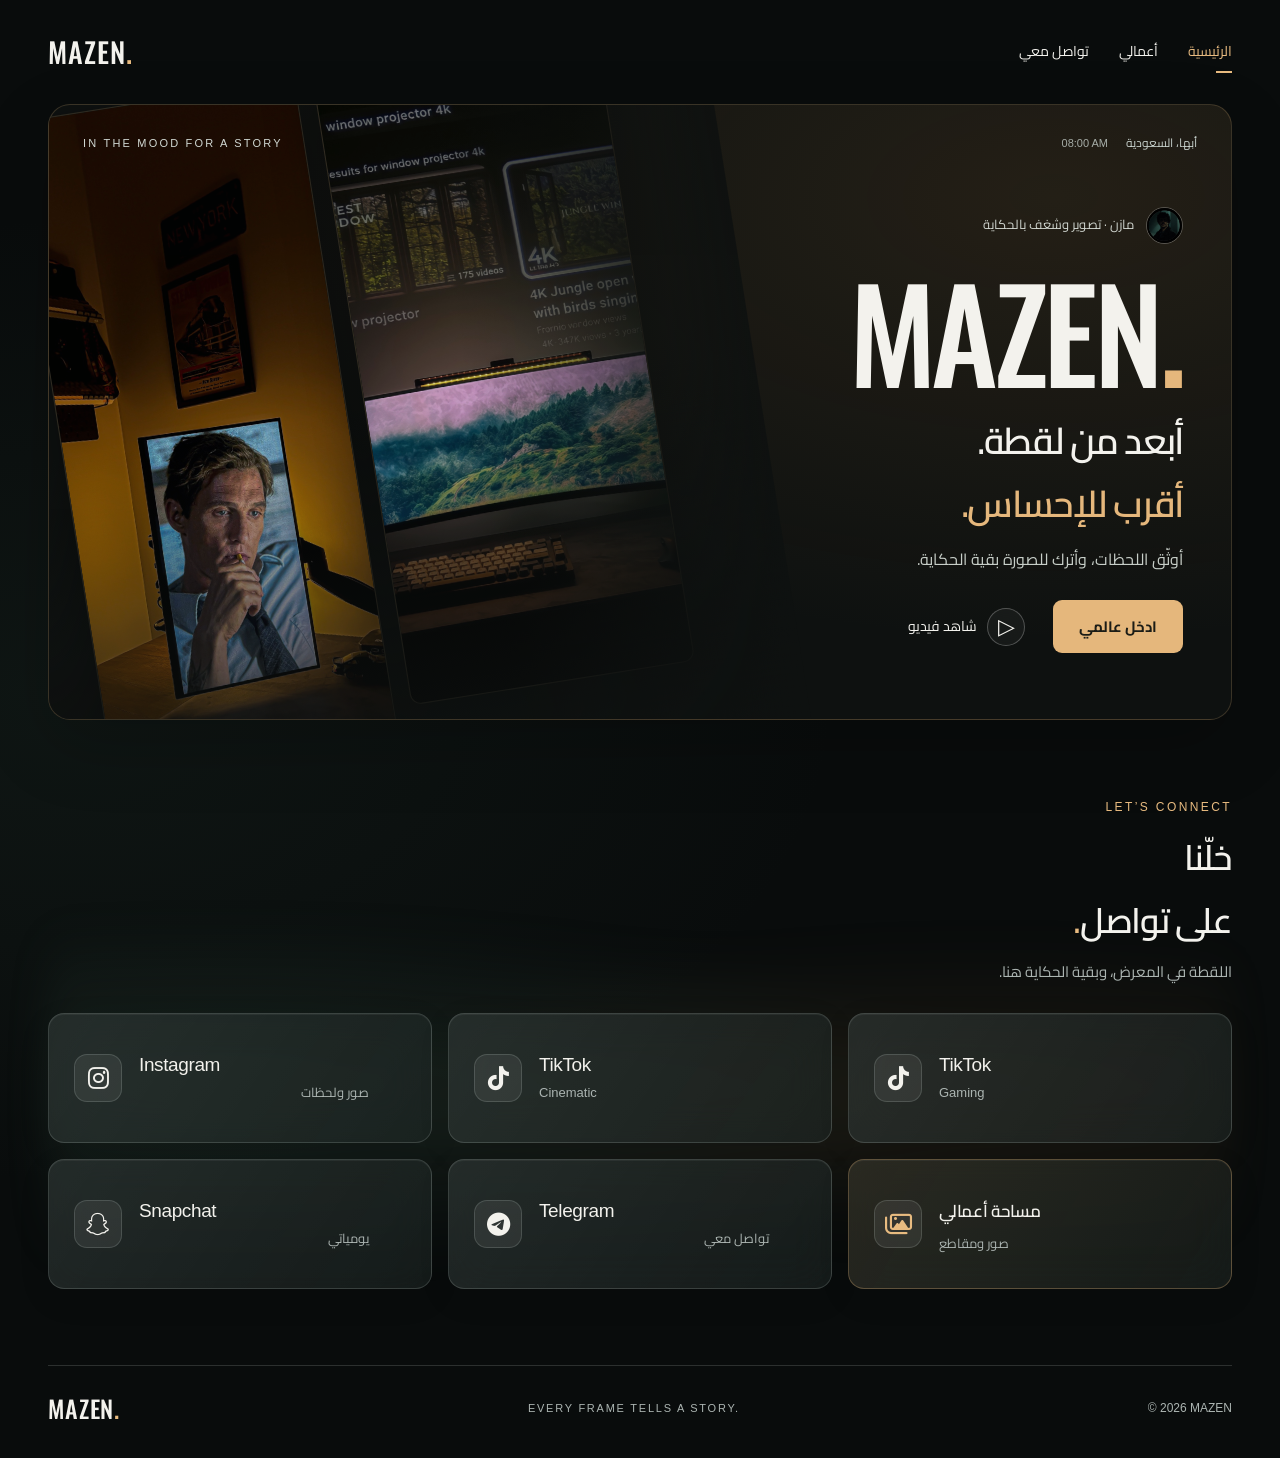
==== commit 22a67c16: "Refresh cinematic portfolio with dark glass design" ====
--- a/index.html
+++ b/index.html
@@ -1,9 +1,9 @@
 <!DOCTYPE html>
-<html lang="ar">
+<html lang="ar" data-theme="dark">
 <head>
     <meta charset="UTF-8">
     <meta name="viewport" content="width=device-width, initial-scale=1.0">
-    <meta name="theme-color" content="#11120f">
+    <meta name="theme-color" content="#0b0e0e">
     <meta name="description" content="مازن — كل لقطة تحكي قصة. تصوير سينمائي وتوثيق اللحظات من أبها، السعودية.">
     <meta property="og:title" content="MAZEN — Every Frame Tells a Story">
     <meta property="og:description" content="كل لقطة تحكي قصة. أوثق اللحظات.">
@@ -14,9 +14,8 @@
     <link rel="preconnect" href="https://fonts.gstatic.com" crossorigin>
     <link href="https://fonts.googleapis.com/css2?family=Cairo:wght@400;500;600;700&amp;family=Oswald:wght@400;500;600&amp;display=swap" rel="stylesheet">
     <link rel="stylesheet" href="https://cdnjs.cloudflare.com/ajax/libs/font-awesome/6.7.2/css/all.min.css">
-    <script src="theme.js"></script>
-    <link rel="stylesheet" href="shared.css">
-    <link rel="stylesheet" href="style.css">
+    <link rel="stylesheet" href="shared.css?v=20261120-clean">
+    <link rel="stylesheet" href="style.css?v=20261120-clean">
     <script async src="https://www.googletagmanager.com/gtag/js?id=G-72DHX7QHQP"></script>
     <script>
         window.dataLayer = window.dataLayer || [];
@@ -24,68 +23,46 @@
         gtag('js', new Date());
         gtag('config', 'G-72DHX7QHQP');
     </script>
-    <script src="script.js" defer></script>
+    <script src="script.js?v=20261120-clean" defer></script>
 </head>
-<body>
-    <a class="skip-link" href="#main">تخطّ إلى المحتوى</a>
-    <div class="page-shell home-shell">
-        <header class="home-header">
-            <a class="wordmark" href="index.html" aria-label="مازن — الرئيسية" lang="en">M<span class="brand-dot">.</span></a>
-            <nav class="header-links" aria-label="التنقل الرئيسي"><a href="#connect">منصاتي</a><a href="portfolio.html">أعمالي <span aria-hidden="true"><svg class="ui-icon" viewBox="0 0 24 24" fill="none" stroke="currentColor" stroke-width="1.7" stroke-linecap="round" stroke-linejoin="round" aria-hidden="true" focusable="false"><path d="M7 17 17 7M7 7h10v10"/></svg></span></a><button class="theme-toggle" type="button" hidden aria-label="تفعيل الوضع الفاتح"><svg class="ui-icon" viewBox="0 0 24 24" fill="none" stroke="currentColor" stroke-width="1.7" stroke-linecap="round" stroke-linejoin="round" aria-hidden="true" focusable="false"><path d="M16 12a4 4 0 1 1-8 0 4 4 0 0 1 8 0M12 3v2m0 14v2M3 12h2m14 0h2M5.6 5.6 7 7m10 10 1.4 1.4M5.6 18.4 7 17M17 7l1.4-1.4"/></svg><span class="theme-label">الوضع الفاتح</span></button></nav>
-            <div class="location"><span class="status-dot" aria-hidden="true"></span><span>أبها، السعودية</span><time id="time" lang="en" aria-label="الوقت في أبها">—</time></div>
-        </header>
-        <main id="main">
-            <section class="intro-card" aria-labelledby="name">
-                <div class="intro-copy">
-                    <div class="profile-chip"><img src="assets/images/mazen-portrait.jpg" alt="الصورة الشخصية لمازن" width="42" height="42"><span lang="en">MAZEN / CINEMATIC</span></div>
-                    <h1 id="name" lang="en">MAZEN<span class="brand-dot">.</span></h1>
-                    <p class="tagline" dir="rtl">كل لقطة <span>تحكي قصة.</span></p>
-                    <p class="intro-description" dir="rtl">أوثق اللحظات، وأترك للصورة بقية الحكاية.</p>
-                    <div class="intro-actions"><a class="button" href="portfolio.html"><span>استكشف أعمالي</span><span aria-hidden="true"><svg class="ui-icon" viewBox="0 0 24 24" fill="none" stroke="currentColor" stroke-width="1.7" stroke-linecap="round" stroke-linejoin="round" aria-hidden="true" focusable="false"><path d="M7 17 17 7M7 7h10v10"/></svg></span></a><a class="quiet-link" href="#connect">تابعني <span aria-hidden="true"><svg class="ui-icon" viewBox="0 0 24 24" fill="none" stroke="currentColor" stroke-width="1.7" stroke-linecap="round" stroke-linejoin="round" aria-hidden="true" focusable="false"><path d="M12 5v14M5 12l7 7 7-7"/></svg></span></a></div>
-                </div>
-                <div class="cinema-frame">
-                    <video id="background-video" muted loop playsinline preload="none" poster="assets/images/video-poster.jpg" aria-hidden="true" tabindex="-1">
-                        <source src="assets/video/background-web.mp4" type="video/mp4">
-                    </video>
-                    <div class="frame-shade" aria-hidden="true"></div>
-                    <span class="frame-label" lang="en">THROUGH MY LENS</span>
-                    <div class="frame-caption"><span dir="rtl">من خلف العدسة</span><span lang="en">LIGHT · MOTION · STORY</span></div>
-                    <button class="motion-toggle" type="button" hidden aria-label="تشغيل المشهد السينمائي">تشغيل المشهد</button>
-                </div>
-            </section>
-            <section class="connect-panel" id="connect" aria-labelledby="connect-title">
-                <div class="section-heading"><div dir="rtl"><h2 id="connect-title">خلّنا على تواصل</h2><p>لقطات، كواليس، وأكثر.</p></div><span class="section-note" lang="en">FIND ME HERE <span aria-hidden="true"><svg class="ui-icon" viewBox="0 0 24 24" fill="none" stroke="currentColor" stroke-width="1.7" stroke-linecap="round" stroke-linejoin="round" aria-hidden="true" focusable="false"><path d="M17 7 7 17M7 7v10h10"/></svg></span></span></div>
-                <nav class="social-grid" aria-label="حسابات التواصل الاجتماعي">
-                    <a class="social-card" href="https://www.instagram.com/t.11il?igsh=NjBxbmhhcmdrbng3&amp;utm_source=qr">
+<body class="directors-cut">
+<a class="skip-link" href="#main">تخطّ إلى المحتوى</a>
+<div class="page-shell home-shell"><header class="home-header"><a class="wordmark" href="index.html" lang="en" aria-label="مازن — الرئيسية">MAZEN<span class="brand-dot">.</span></a><nav class="header-links" aria-label="التنقل الرئيسي" dir="rtl"><a href="index.html" aria-current="page">الرئيسية</a><a href="portfolio.html">أعمالي</a><a href="index.html#connect">تواصل معي</a></nav></header>
+<main id="main">
+<section class="hero" aria-labelledby="name">
+ <div class="home-hero-art" aria-hidden="true"><img src="assets/images/portfolio/photo-01-large.jpg" alt="" width="1080" height="1920" fetchpriority="high"><img src="assets/images/portfolio/photo-06-large.jpg" alt="" width="1080" height="1920"></div>
+ <div class="hero-top"><span class="eyebrow" lang="en">IN THE MOOD FOR A STORY</span><span class="hero-location" dir="rtl">أبها، السعودية <time id="time" lang="en" dir="ltr"></time></span></div>
+ <div class="intro-copy" dir="rtl"><div class="profile-chip"><img src="assets/images/mazen-portrait.jpg" alt="مازن" width="42" height="42"><span>مازن · تصوير وشغف بالحكاية</span></div><h1 id="name" lang="en" dir="ltr">MAZEN<span class="brand-dot">.</span></h1><p class="tagline">أبعد من لقطة.<br class="mobile-break"> <span>أقرب للإحساس.</span></p><p class="intro-description">أوثّق اللحظات، وأترك للصورة بقية الحكاية.</p><div class="intro-actions"><a class="button" href="portfolio.html">ادخل عالمي</a><a class="film-link" href="portfolio.html#videos"><span class="play-icon" aria-hidden="true">▷</span>شاهد فيديو</a></div></div>
+</section>
+<section class="connect-panel reveal" id="connect" aria-labelledby="connect-title"><div class="contact-glow" aria-hidden="true"></div><div class="section-heading" dir="rtl"><div><p class="eyebrow" lang="en">LET’S CONNECT</p><h2 id="connect-title">خلّنا<br>على تواصل<span class="brand-dot">.</span></h2><p>اللقطة في المعرض، وبقية الحكاية هنا.</p></div></div><nav class="social-grid" aria-label="حسابات التواصل الاجتماعي">
+                    <a class="social-card glass" href="https://www.instagram.com/t.11il?igsh=NjBxbmhhcmdrbng3&amp;utm_source=qr">
                         <i class="fa-brands fa-instagram" aria-hidden="true"></i>
                         <span class="social-copy"><strong lang="en">Instagram</strong><span lang="ar" dir="auto">صور ولحظات</span></span>
-                        <span class="card-arrow" aria-hidden="true"><svg class="ui-icon" viewBox="0 0 24 24" fill="none" stroke="currentColor" stroke-width="1.7" stroke-linecap="round" stroke-linejoin="round" aria-hidden="true" focusable="false"><path d="M7 17 17 7M7 7h10v10"/></svg></span>
+                        <span class="card-detail" aria-hidden="true"></span>
                     </a>
-                    <a class="social-card" href="https://www.tiktok.com/@t.02il?_r=1&amp;_t=ZS-98aAoPzMKPs">
+                    <a class="social-card glass" href="https://www.tiktok.com/@t.02il?_r=1&amp;_t=ZS-98aAoPzMKPs">
                         <i class="fa-brands fa-tiktok" aria-hidden="true"></i>
                         <span class="social-copy"><strong lang="en">TikTok</strong><span lang="en" dir="auto">Cinematic</span></span>
-                        <span class="card-arrow" aria-hidden="true"><svg class="ui-icon" viewBox="0 0 24 24" fill="none" stroke="currentColor" stroke-width="1.7" stroke-linecap="round" stroke-linejoin="round" aria-hidden="true" focusable="false"><path d="M7 17 17 7M7 7h10v10"/></svg></span>
+                        <span class="card-detail" aria-hidden="true"></span>
                     </a>
-                    <a class="social-card" href="https://www.tiktok.com/@zero_j65?_r=1&amp;_t=ZS-98aArBAtcRh">
+                    <a class="social-card glass" href="https://www.tiktok.com/@zero_j65?_r=1&amp;_t=ZS-98aArBAtcRh">
                         <i class="fa-brands fa-tiktok" aria-hidden="true"></i>
                         <span class="social-copy"><strong lang="en">TikTok</strong><span lang="en" dir="auto">Gaming</span></span>
-                        <span class="card-arrow" aria-hidden="true"><svg class="ui-icon" viewBox="0 0 24 24" fill="none" stroke="currentColor" stroke-width="1.7" stroke-linecap="round" stroke-linejoin="round" aria-hidden="true" focusable="false"><path d="M7 17 17 7M7 7h10v10"/></svg></span>
+                        <span class="card-detail" aria-hidden="true"></span>
                     </a>
-                    <a class="social-card" href="https://snapchat.com/t/84i74TbP">
+                    <a class="social-card glass" href="https://snapchat.com/t/84i74TbP">
                         <i class="fa-brands fa-snapchat" aria-hidden="true"></i>
                         <span class="social-copy"><strong lang="en">Snapchat</strong><span lang="ar" dir="auto">يومياتي</span></span>
-                        <span class="card-arrow" aria-hidden="true"><svg class="ui-icon" viewBox="0 0 24 24" fill="none" stroke="currentColor" stroke-width="1.7" stroke-linecap="round" stroke-linejoin="round" aria-hidden="true" focusable="false"><path d="M7 17 17 7M7 7h10v10"/></svg></span>
+                        <span class="card-detail" aria-hidden="true"></span>
                     </a>
-                    <a class="social-card" href="https://t.me/mazendaa">
+                    <a class="social-card glass" href="https://t.me/mazendaa">
                         <i class="fa-brands fa-telegram" aria-hidden="true"></i>
                         <span class="social-copy"><strong lang="en">Telegram</strong><span lang="ar" dir="auto">تواصل معي</span></span>
-                        <span class="card-arrow" aria-hidden="true"><svg class="ui-icon" viewBox="0 0 24 24" fill="none" stroke="currentColor" stroke-width="1.7" stroke-linecap="round" stroke-linejoin="round" aria-hidden="true" focusable="false"><path d="M7 17 17 7M7 7h10v10"/></svg></span>
+                        <span class="card-detail" aria-hidden="true"></span>
                     </a>
-                    <a class="social-card work-card" href="portfolio.html"><i class="fa-regular fa-images" aria-hidden="true"></i><span class="social-copy"><strong>مساحة أعمالي</strong><span>صور ومقاطع</span></span><span class="card-arrow" aria-hidden="true"><svg class="ui-icon" viewBox="0 0 24 24" fill="none" stroke="currentColor" stroke-width="1.7" stroke-linecap="round" stroke-linejoin="round" aria-hidden="true" focusable="false"><path d="M7 17 17 7M7 7h10v10"/></svg></span></a>
-                </nav>
-            </section>
-        </main>
-        <footer class="site-footer home-footer"><small lang="en">© 2026 MAZEN</small><span lang="en">EVERY FRAME TELLS A STORY.</span></footer>
-    </div>
-</body>
-</html>
+                    <a class="social-card glass work-card" href="portfolio.html"><i class="fa-regular fa-images" aria-hidden="true"></i><span class="social-copy"><strong>مساحة أعمالي</strong><span>صور ومقاطع</span></span><span class="card-detail" aria-hidden="true"></span></a>
+                </nav></section>
+</main>
+<footer class="site-footer"><a class="wordmark" href="index.html" lang="en">MAZEN<span class="brand-dot">.</span></a><span lang="en">EVERY FRAME TELLS A STORY.</span><small lang="en">© 2026 MAZEN</small></footer>
+</div>
+</body></html>
--- a/shared.css
+++ b/shared.css
@@ -1,66 +1,7 @@
-:root {
-    color-scheme: dark;
-    --bg: #11120f;
-    --ink: #f0efe7;
-    --muted: #b2b2a8;
-    --accent: #ec783f;
-    --line: rgba(240,239,231,.18);
-    --surface: #161814;
-    --surface-hover: #24261e;
-    --work-surface: #251b13;
-    --icon-surface: rgba(240,239,231,.055);
-    --button-ink: #151610;
-    --button-hover: #fa9866;
-    --body: 'Cairo', Arial, sans-serif;
-    --display: 'Oswald', 'Arial Narrow', sans-serif;
-}
-*, *::before, *::after { box-sizing: border-box; }
-html { scroll-behavior: smooth; }
-body { margin: 0; background: var(--bg); color: var(--ink); font-family: var(--body); -webkit-font-smoothing: antialiased; }
-h1, h2, p { margin: 0; }
-a { color: inherit; text-decoration: none; -webkit-tap-highlight-color: transparent; }
-button { font: inherit; }
-img, video { display: block; max-width: 100%; }
-[hidden] { display: none !important; }
-:focus-visible { outline: 2px solid var(--accent); outline-offset: 5px; }
-::selection { background: var(--accent); color: var(--bg); }
-.brand-dot { color: var(--accent); }
-.page-shell { position: relative; width: min(100% - 40px, 420px); margin-inline: auto; min-height: 100vh; min-height: 100svh; display: flex; flex-direction: column; }
-.top-bar { display: flex; justify-content: space-between; align-items: center; flex-wrap: wrap; gap: 12px; min-height: 66px; padding-block: 12px; font-size: 11px; color: var(--muted); }
-.top-bar > span:first-child { display: inline-flex; align-items: center; gap: 7px; }
-.top-bar time { font: 11px Arial, sans-serif; font-variant-numeric: tabular-nums; }
-.status-dot { width: 5px; height: 5px; border-radius: 50%; background: var(--accent); display: inline-block; }
-.button { min-height: 52px; padding: 12px 20px; display: flex; justify-content: space-between; align-items: center; gap: 16px; background: var(--accent); color: var(--button-ink); border: 1px solid transparent; border-radius: 10px; font-size: 14px; font-weight: 700; transition: background .2s, transform .2s; }
-.button > span:last-child { font: 22px Arial, sans-serif; }
-.button:hover { background: var(--button-hover); transform: translateY(-2px); }
-.site-footer { margin-top: auto; padding: 28px 0 22px; text-align: center; color: var(--muted); }
-.site-footer small { font: 9px Arial, sans-serif; letter-spacing: .12em; }
-.skip-link { position: fixed; z-index: 10; top: 12px; left: 12px; padding: 12px 20px; background: var(--ink); color: var(--bg); transform: translateY(-180%); }
-.skip-link:focus { transform: none; }
-@media (max-width: 360px) { .page-shell { width: calc(100% - 32px); } }
-@media (prefers-reduced-motion: reduce) { html { scroll-behavior: auto; } *, *::before, *::after { transition: none !important; animation: none !important; } }
+:root{color-scheme:dark;--bg:#090c0c;--ink:#f3f2ed;--muted:#acb5b2;--accent:#e8bb80;--line:rgba(223,236,231,.16);--surface:rgba(24,33,31,.55);--surface-hover:rgba(46,59,53,.85);--work-surface:rgba(92,70,43,.28);--icon-surface:rgba(255,255,255,.07);--button-ink:#181712;--button-hover:#f1c995;--body:'Cairo',Arial,sans-serif;--display:'Oswald','Arial Narrow',sans-serif}
 
-/* Shared film control; also used by the portfolio preview. */
-.motion-toggle { position: absolute; right: 14px; bottom: 16px; z-index: 2; min-height: 44px; padding: 8px 14px; border: 1px solid rgba(240,239,231,.35); border-radius: 8px; background: rgba(17,18,15,.86); color: #f0efe7; cursor: pointer; font-size: 11px; }
-.motion-toggle:hover { border-color: var(--accent); }
-
-:root[data-theme="light"] {
-    color-scheme: light;
-    --bg: #f4f1e9;
-    --ink: #20231d;
-    --muted: #62655b;
-    --accent: #a9471b;
-    --line: rgba(32,35,29,.2);
-    --surface: #fffdf7;
-    --surface-hover: #eae6db;
-    --work-surface: #f5e6d7;
-    --icon-surface: rgba(32,35,29,.06);
-    --button-ink: #ffffff;
-    --button-hover: #913b15;
-}
-.ui-icon { display: inline-block; width: 20px; height: 20px; flex: 0 0 20px; vertical-align: middle; }
-.card-arrow, .photo-zoom, .section-note > span { line-height: 1; }
-.theme-toggle { display: inline-flex; align-items: center; justify-content: center; gap: 8px; min-width: 44px; min-height: 44px; padding: 8px 10px; border: 1px solid var(--line); border-radius: 9px; background: var(--surface); color: var(--ink); cursor: pointer; font-size: 10px; }
-.theme-toggle:hover { border-color: var(--accent); }
-.theme-toggle .ui-icon { width: 18px; height: 18px; flex-basis: 18px; }
-@media (max-width: 660px) { .theme-label { display: none; } }
+*,*::before,*::after{box-sizing:border-box}html{scroll-behavior:smooth;scroll-padding-top:28px}body{margin:0;background:radial-gradient(ellipse at 5% 48%,rgba(47,75,62,.16),transparent 45%),var(--bg);color:var(--ink);font:400 16px/1.8 var(--body);-webkit-font-smoothing:antialiased}h1,h2,h3,p,figure{margin:0}a{color:inherit;text-decoration:none;-webkit-tap-highlight-color:transparent}button,input{font:inherit}button,a,input{-webkit-tap-highlight-color:transparent}button{cursor:pointer}img,video{display:block;max-width:100%}[hidden]{display:none!important}:focus-visible{outline:2px solid var(--accent);outline-offset:5px}::selection{background:var(--accent);color:var(--bg)}.brand-dot{color:var(--accent)}.page-shell{width:min(100% - 96px,1200px);margin-inline:auto;min-height:100svh;display:flex;flex-direction:column}.home-header{display:flex;align-items:center;justify-content:space-between;gap:24px;min-height:104px}.wordmark{font:500 28px/1 var(--display);letter-spacing:.035em}.header-links{display:flex;align-items:center;gap:30px;font-size:14px}.header-links a{display:flex;align-items:center;min-height:44px;position:relative}.header-links a[aria-current]{color:var(--accent)}.header-links a[aria-current]::after{content:'';height:2px;width:16px;background:var(--accent);position:absolute;bottom:1px;right:0}.header-links a:hover,.quiet-link:hover{color:var(--accent)}.button{display:inline-flex;align-items:center;justify-content:center;min-height:52px;padding:12px 25px;background:var(--accent);color:var(--button-ink);border:1px solid transparent;border-radius:9px;font-weight:700;font-size:15px;transition:background .2s,transform .2s}.button:hover{background:var(--button-hover);transform:translateY(-2px)}.quiet-link{display:inline-flex;align-items:center;min-height:44px;font-size:14px;transition:color .2s}.eyebrow{font:12px/1.5 Arial,sans-serif;letter-spacing:.2em;color:var(--accent)}.section-heading{display:flex;justify-content:space-between;align-items:center;gap:20px;margin-bottom:28px}.section-heading h2{font-size:clamp(26px,3vw,35px);font-weight:600;letter-spacing:-.035em}.section-heading .eyebrow{margin-bottom:10px}.section-heading p:not(.eyebrow){color:var(--muted);font-size:15px;margin-top:6px}.glass{background:linear-gradient(125deg,rgba(255,255,255,.07),rgba(255,255,255,.015)),var(--surface);border:1px solid var(--line);box-shadow:inset 0 1px 0 rgba(255,255,255,.05),0 10px 35px rgba(0,0,0,.07);-webkit-backdrop-filter:blur(22px);backdrop-filter:blur(22px)}.site-footer{display:flex;align-items:center;justify-content:space-between;gap:20px;border-top:1px solid var(--line);margin-top:76px;padding:30px 0 38px;color:var(--muted)}.site-footer .wordmark{font-size:24px;color:var(--ink)}.site-footer>span{font:11px Arial;letter-spacing:.16em}.site-footer small{font:12px Arial}.owner-link{font-size:14px}.skip-link{position:fixed;z-index:20;top:12px;left:12px;padding:12px 20px;background:var(--ink);color:var(--bg);transform:translateY(-180%)}.skip-link:focus{transform:none}.ui-icon{display:inline-block;width:20px;height:20px;vertical-align:middle}.motion-toggle{min-height:44px;padding:8px 16px;border:1px solid rgba(255,255,255,.25);border-radius:30px;background:rgba(15,25,22,.55);backdrop-filter:blur(12px);color:#f3f2ed;font-size:13px}.motion-toggle:hover{background:rgba(40,60,50,.8)}
+@media(max-width:800px){.page-shell{width:calc(100% - 48px)}.header-links{gap:20px}.home-header{min-height:86px}.site-footer>span{display:none}}
+@media(max-width:500px){.page-shell{width:calc(100% - 32px)}.home-header{min-height:80px;gap:12px}.wordmark{font-size:23px}.header-links{gap:13px;font-size:13px}.section-heading{gap:12px;margin-bottom:22px}.section-heading h2{font-size:27px}.section-heading .eyebrow{font-size:11px}.section-heading p:not(.eyebrow){font-size:14px}.site-footer{margin-top:48px;padding:26px 0}.site-footer small{font-size:11px}}
+@media(max-width:360px){.header-links{gap:9px;font-size:12px}.wordmark{font-size:21px}.page-shell{width:calc(100% - 24px)}}
+@media(prefers-reduced-motion:reduce){html{scroll-behavior:auto}*,*::before,*::after{transition:none!important;animation:none!important}}
--- a/style.css
+++ b/style.css
@@ -1,92 +1,54 @@
-/* A compact two-section layout: introduction and direct social links. */
-.home-shell { width: min(100% - 64px, 1020px); }
-.home-header { display: flex; align-items: center; justify-content: space-between; gap: 24px; min-height: 96px; }
-.wordmark { font: 500 36px/1 var(--display); letter-spacing: -2px; }
-.header-links { display: flex; gap: 18px; align-items: center; font-size: 12px; }
-.header-links a { min-height: 44px; display: inline-flex; align-items: center; gap: 12px; }
-.header-links a:hover { color: var(--accent); }
-.location { display: flex; gap: 8px; align-items: center; font-size: 10px; color: var(--muted); }
-.location time { margin-left: 9px; font: 10px Arial, sans-serif; font-variant-numeric: tabular-nums; }
-.intro-card { display: grid; grid-template-columns: 1.05fr 1fr; overflow: hidden; border: 1px solid var(--line); border-radius: 20px; background: var(--surface); box-shadow: 0 24px 70px rgba(0,0,0,.2); }
-.intro-copy { padding: 40px; align-self: center; min-width: 0; }
-.profile-chip { display: flex; align-items: center; gap: 12px; }
-.profile-chip img { width: 42px; height: 42px; border-radius: 50%; object-fit: cover; border: 1px solid var(--line); }
-.profile-chip span { font: 9px Arial, sans-serif; letter-spacing: .13em; color: var(--muted); }
-.intro-copy h1 { margin: 22px 0 10px -3px; font: 500 clamp(48px, 5.5vw, 68px)/1.12 var(--display); letter-spacing: -.04em; }
-.tagline { text-align: left; font-size: clamp(23px, 2.6vw, 30px); font-weight: 600; line-height: 1.7; }
-.tagline span { color: var(--accent); }
-.intro-description { text-align: left; margin-top: 8px; font-size: 12px; line-height: 2; color: var(--muted); }
-.intro-actions { display: flex; align-items: center; gap: 24px; margin-top: 28px; }
-.intro-actions .button { font-size: 12px; gap: 24px; }
-.quiet-link { min-height: 44px; display: inline-flex; align-items: center; gap: 9px; font-size: 12px; color: var(--muted); }
-.quiet-link:hover { color: var(--ink); }
-.cinema-frame { color: #f0efe7; position: relative; min-height: 430px; overflow: hidden; background: #131c19; }
-.cinema-frame video { position: absolute; inset: 0; height: 100%; width: 100%; object-fit: cover; }
-.frame-shade { position: absolute; inset: 0; background: linear-gradient(0deg, rgba(10,16,13,.92), transparent 55%, rgba(10,16,13,.32)); pointer-events: none; }
-.frame-label { position: absolute; left: 24px; top: 24px; font: 8px Arial, sans-serif; letter-spacing: .18em; padding: 9px 11px; border: 1px solid rgba(240,239,231,.3); border-radius: 4px; }
-.frame-caption { position: absolute; left: 24px; bottom: 30px; display: grid; gap: 8px; }
-.frame-caption > span:first-child { font-size: 18px; }
-.frame-caption > span:last-child { font: 7px Arial, sans-serif; letter-spacing: .16em; color: #b2b2a8; }
-.cinema-frame .motion-toggle { bottom: 26px; right: 20px; }
-.connect-panel { padding-top: 34px; scroll-margin-top: 24px; }
-.section-heading { display: flex; justify-content: space-between; align-items: center; gap: 20px; margin-bottom: 20px; }
-.section-heading > div { text-align: left; }
-.section-heading h2 { font-size: 21px; font-weight: 600; }
-.section-heading p { margin-top: 4px; color: var(--muted); font-size: 11px; }
-.section-note { color: var(--muted); font: 8px Arial, sans-serif; letter-spacing: .12em; }
-.section-note > span { margin-left: 10px; color: var(--accent); font-size: 18px; }
-.social-grid { display: grid; grid-template-columns: repeat(3, minmax(0, 1fr)); gap: 12px; }
-.social-card { display: flex; align-items: center; gap: 14px; min-height: 86px; padding: 18px 20px; border: 1px solid var(--line); border-radius: 12px; background: var(--surface); transition: transform .2s, border-color .2s, background .2s; }
-.social-card:hover { transform: translateY(-3px); border-color: var(--accent); background: var(--surface-hover); }
-.social-card > i { display: grid; place-items: center; flex: 0 0 36px; height: 36px; border-radius: 9px; background: var(--icon-surface); font-size: 20px; }
-.social-copy { display: grid; min-width: 0; gap: 4px; }
-.social-copy strong { font: 500 15px Arial, sans-serif; }
-.social-copy > span { font-size: 10px; color: var(--muted); line-height: 1.5; }
-.social-copy > span[lang='en'] { font-family: Arial, sans-serif; font-size: 9px; }
-.card-arrow { margin-left: auto; color: var(--muted); font: 21px Arial, sans-serif; }
-.work-card { background: var(--work-surface); border-color: rgba(236,120,63,.3); }
-.work-card > i, .work-card .card-arrow { color: var(--accent); }
-.work-card strong { font: 600 13px var(--body); }
-.home-footer { display: flex; justify-content: space-between; align-items: center; gap: 16px; padding-top: 30px; padding-bottom: 26px; }
-.home-footer > span { color: var(--muted); font: 8px Arial, sans-serif; letter-spacing: .1em; }
-@media (max-width: 850px) {
-    .home-shell { width: calc(100% - 40px); }
-    .intro-copy { padding: 28px; }
-    .intro-actions { gap: 16px; }
-    .intro-actions .button { padding-inline: 16px; gap: 16px; }
-    .social-card { padding: 16px 14px; gap: 10px; }
-    .social-card > i { flex-basis: 30px; height: 32px; }
+.hero{position:relative;isolation:isolate;min-height:580px;border:1px solid rgba(220,236,228,.17);border-radius:22px;overflow:hidden;color:#f3f2ed;background:#111b18;box-shadow:0 25px 70px #0003}.hero-top{display:flex;align-items:center;justify-content:space-between;gap:20px;padding:27px 34px;color:#c6d0cb}.hero-top .eyebrow{color:#d1d8d3;font-size:11px}.hero-location{display:flex;gap:18px;align-items:center;font-size:12px}.hero-location time{font:11px Arial;opacity:.8}.intro-copy{position:relative;width:min(620px,75%);margin:26px 0 66px auto;padding:0 48px}.profile-chip{display:flex;align-items:center;gap:12px;font-size:13px;color:#d0d5cf}.profile-chip img{width:37px;height:37px;object-fit:cover;border-radius:50%;border:1px solid #ffffff40}.intro-copy h1{font:500 clamp(86px,10vw,128px)/1.15 var(--display);text-align:right;letter-spacing:-.035em;margin:13px 0 6px}.intro-copy h1 .brand-dot{color:#e5b77c}.tagline{font-size:clamp(26px,3vw,37px);font-weight:600;line-height:1.7;letter-spacing:-.035em}.tagline span{color:#e5b77c}.intro-description{font-size:16px;color:#c7cec8;margin-top:9px}.intro-actions{display:flex;align-items:center;gap:28px;margin-top:27px}.hero .button{background:#e5b77c;color:#1b1c16}.hero .button:hover{background:#f1c995}.hero .quiet-link{color:#e3e5dc}.hero-bottom{position:absolute;bottom:24px;left:34px;right:34px;display:flex;align-items:center;justify-content:space-between}.hero-bottom>span{font:10px Arial;letter-spacing:.24em;color:#b6c2bb}.hero-bottom .motion-toggle{font-size:12px;min-height:40px}.selected-section{padding-top:70px}.selected-grid{display:grid;grid-template-columns:repeat(3,minmax(0,1fr));gap:20px}.selected-work{position:relative;display:block;aspect-ratio:1.22;overflow:hidden;border-radius:15px;border:1px solid var(--line);background:#141c18;color:#fff}.selected-work::after{content:'';position:absolute;inset:0;background:linear-gradient(0deg,#060e0be8,transparent 75%);pointer-events:none}.selected-work>img{width:100%;height:100%;object-fit:cover;transition:transform .6s}.selected-work:nth-child(2)>img{object-position:center 42%}.selected-work:hover>img{transform:scale(1.045)}.selected-caption{position:absolute;z-index:1;inset:auto 22px 20px;display:flex;align-items:center;justify-content:space-between;gap:14px}.selected-caption h3{font-size:19px;font-weight:600}.selected-caption div>span{font-size:12px;color:#c2ccc7}.play-icon{display:grid;place-items:center;flex:0 0 38px;height:38px;border:1px solid #ffffff40;border-radius:50%;background:#ffffff0a;backdrop-filter:blur(10px);font:22px Arial}.connect-panel{position:relative;isolation:isolate;margin-top:78px}.contact-glow{position:absolute;inset:70px 0 -30px;z-index:-1;background:radial-gradient(ellipse at 15% 50%,rgba(82,123,100,.2),transparent 55%),radial-gradient(ellipse at 80% 50%,rgba(168,117,62,.12),transparent 50%);filter:blur(20px);pointer-events:none}.section-note{font:11px Arial;letter-spacing:.18em;color:var(--muted)}.social-grid{display:grid;grid-template-columns:repeat(3,minmax(0,1fr));gap:16px}.social-card{position:relative;display:grid;grid-template-columns:48px 1fr 20px;align-items:center;gap:17px;min-height:130px;padding:25px;border-radius:16px;transition:transform .25s,border-color .25s,background .25s}.social-card:hover{transform:translateY(-4px);border-color:rgba(229,183,124,.5);background:var(--surface-hover)}.social-card>i{display:grid;place-items:center;width:48px;height:48px;border-radius:13px;border:1px solid var(--line);background:var(--icon-surface);font-size:24px}.social-copy{display:flex;flex-direction:column;gap:7px;min-width:0}.social-copy strong{font:500 19px Arial;letter-spacing:-.02em}.social-copy>span{font-size:13px;line-height:1.5;color:var(--muted)}.social-copy>span[lang=en]{font-family:Arial;font-size:13px}.card-detail{align-self:start;color:var(--muted);font:22px Arial}.work-card{background:linear-gradient(120deg,rgba(229,183,124,.1),rgba(229,183,124,.02)),var(--surface);border-color:rgba(229,183,124,.3)}.work-card>i{color:var(--accent)}.work-card strong{font:600 17px var(--body)}
+@media(max-width:950px){.social-card{padding:22px 17px;gap:12px;grid-template-columns:40px 1fr 16px}.social-card>i{width:40px;height:44px}.social-copy strong{font-size:17px}.selected-caption{inset:auto 16px 16px}.selected-caption h3{font-size:17px}.intro-copy{padding:0 34px}}
+@media(max-width:700px){.hero{min-height:570px}.hero-top{padding:22px}.hero-location time{display:none}.hero-top .eyebrow{font-size:10px}.intro-copy{width:100%;padding:0 26px;margin-top:68px;margin-bottom:90px}.intro-copy h1{font-size:clamp(82px,17vw,114px)}.hero-bottom{left:22px;right:22px;bottom:20px}.hero-bottom>span{font-size:9px;letter-spacing:.13em}.tagline{font-size:30px}.intro-description{font-size:15px}.intro-actions{gap:24px}.selected-section{padding-top:45px}.selected-grid{gap:12px;grid-template-columns:1fr 1fr}.selected-work{aspect-ratio:.85}.selected-work:first-child{grid-column:1/-1;aspect-ratio:1.8}.selected-caption h3{font-size:16px}.selected-caption .play-icon{display:none}.selected-work:first-child .play-icon{display:grid}.selected-caption div>span{font-size:12px}.connect-panel{margin-top:48px}.social-grid{grid-template-columns:1fr 1fr;gap:12px}.social-card{display:flex;flex-direction:column;align-items:flex-start;gap:18px;padding:20px;min-height:180px}.social-card>i{width:44px;height:44px;font-size:23px}.social-copy strong{font-size:18px}.social-copy>span{font-size:13px}.card-detail{position:absolute;right:18px;top:20px}.work-card strong{font-size:16px}.section-note{display:none}}
+@media(max-width:380px){.hero{min-height:550px}.hero-top{padding:19px 16px;gap:10px}.hero-location{font-size:11px}.intro-copy{padding:0 20px;margin-top:56px}.intro-copy h1{font-size:78px}.tagline{font-size:26px}.intro-description{font-size:14px}.intro-actions{gap:14px}.intro-actions .button{padding-inline:17px;font-size:14px}.intro-actions .quiet-link{font-size:13px}.social-card{padding:17px;min-height:172px}.social-copy strong{font-size:16px}.work-card strong{font-size:15px}.hero-bottom>span{font-size:8px}.selected-caption{inset:auto 12px 14px}.selected-caption h3{font-size:14px}}
+
+/* Match the tilted-photo backdrop from the collection's opening scene. */
+.hero {
+    background: radial-gradient(ellipse at 85% 15%, rgba(129,91,48,.19), transparent 60%), #0e1110;
+    border-color: rgba(229,183,124,.2);
 }
-@media (max-width: 660px) {
-    .home-header { min-height: 76px; flex-wrap: wrap; gap: 10px 20px; padding-block: 16px; }
-    .location { width: 100%; justify-content: flex-end; padding-bottom: 2px; font-size: 9px; }
-    .intro-card { grid-template-columns: 1fr; }
-    .intro-copy { padding: 26px; }
-    .intro-copy h1 { font-size: clamp(44px, 12vw, 58px); margin-top: 18px; }
-    .tagline { font-size: 26px; }
-    .intro-actions { margin-top: 22px; }
-    .cinema-frame { min-height: 190px; }
-    .cinema-frame video { object-position: center 55%; }
-    .frame-label { top: 16px; left: 20px; font-size: 7px; }
-    .frame-caption { left: 20px; bottom: 22px; }
-    .frame-caption > span:first-child { font-size: 15px; }
-    .cinema-frame .motion-toggle { bottom: 16px; right: 16px; }
-    .social-grid { grid-template-columns: repeat(2, minmax(0, 1fr)); gap: 10px; }
-    .social-card { min-height: 94px; position: relative; align-items: flex-start; gap: 10px; }
-    .social-copy { padding-top: 3px; }
-    .social-copy strong { font-size: 13px; }
-    .social-card .card-arrow { position: absolute; right: 12px; bottom: 10px; font-size: 16px; }
-    .section-heading h2 { font-size: 20px; }
-    .home-footer > span { font-size: 6px; }
+.home-hero-art {
+    position: absolute;
+    z-index: -1;
+    inset: 0 auto 0 0;
+    width: 50%;
+    display: grid;
+    grid-template-columns: repeat(2, minmax(0, 1fr));
+    gap: 16px;
+    padding: 0 16px 0 36px;
+    transform: rotate(-9deg) scale(1.1);
+    opacity: .88;
+    pointer-events: none;
 }
-@media (max-width: 380px) {
-    .home-shell { width: calc(100% - 32px); }
-    .intro-copy { padding: 22px; }
-    .tagline { font-size: 23px; }
-    .intro-description { font-size: 11px; }
-    .social-card { padding: 14px 10px; gap: 7px; }
-    .social-card > i { flex-basis: 24px; height: 27px; font-size: 17px; }
-    .social-copy strong { font-size: 12px; }
-    .work-card strong { font-size: 11px; }
-    .section-note { display: none; }
+.home-hero-art::after {
+    content: '';
+    position: absolute;
+    inset: -80px;
+    background: linear-gradient(0deg, #0e1110, transparent 50%), linear-gradient(90deg, transparent 65%, #0e1110);
 }
+.home-hero-art img {
+    width: 100%;
+    height: 640px;
+    object-fit: cover;
+    border: 1px solid #e5b77c2b;
+    border-radius: 10px;
+    box-shadow: 0 20px 45px #0007;
+}
+.home-hero-art img:last-child { transform: translateY(-60px); }
+@media (max-width: 700px) {
+    .home-hero-art {
+        width: 68%;
+        padding-left: 15px;
+        gap: 10px;
+        opacity: .4;
+        transform: rotate(-8deg) scale(1.1);
+    }
+    .home-hero-art::after {
+        background: linear-gradient(270deg, #0e1110 2%, transparent), linear-gradient(0deg, #0e1110, transparent);
+    }
+}
+
+/* Keep the video link and its icon aligned after simplifying the hero. */
+.film-link { display: inline-flex; align-items: center; gap: 10px; min-height: 44px; font-size: 14px; }
+.film-link .play-icon { width: 38px; flex-shrink: 0; }
